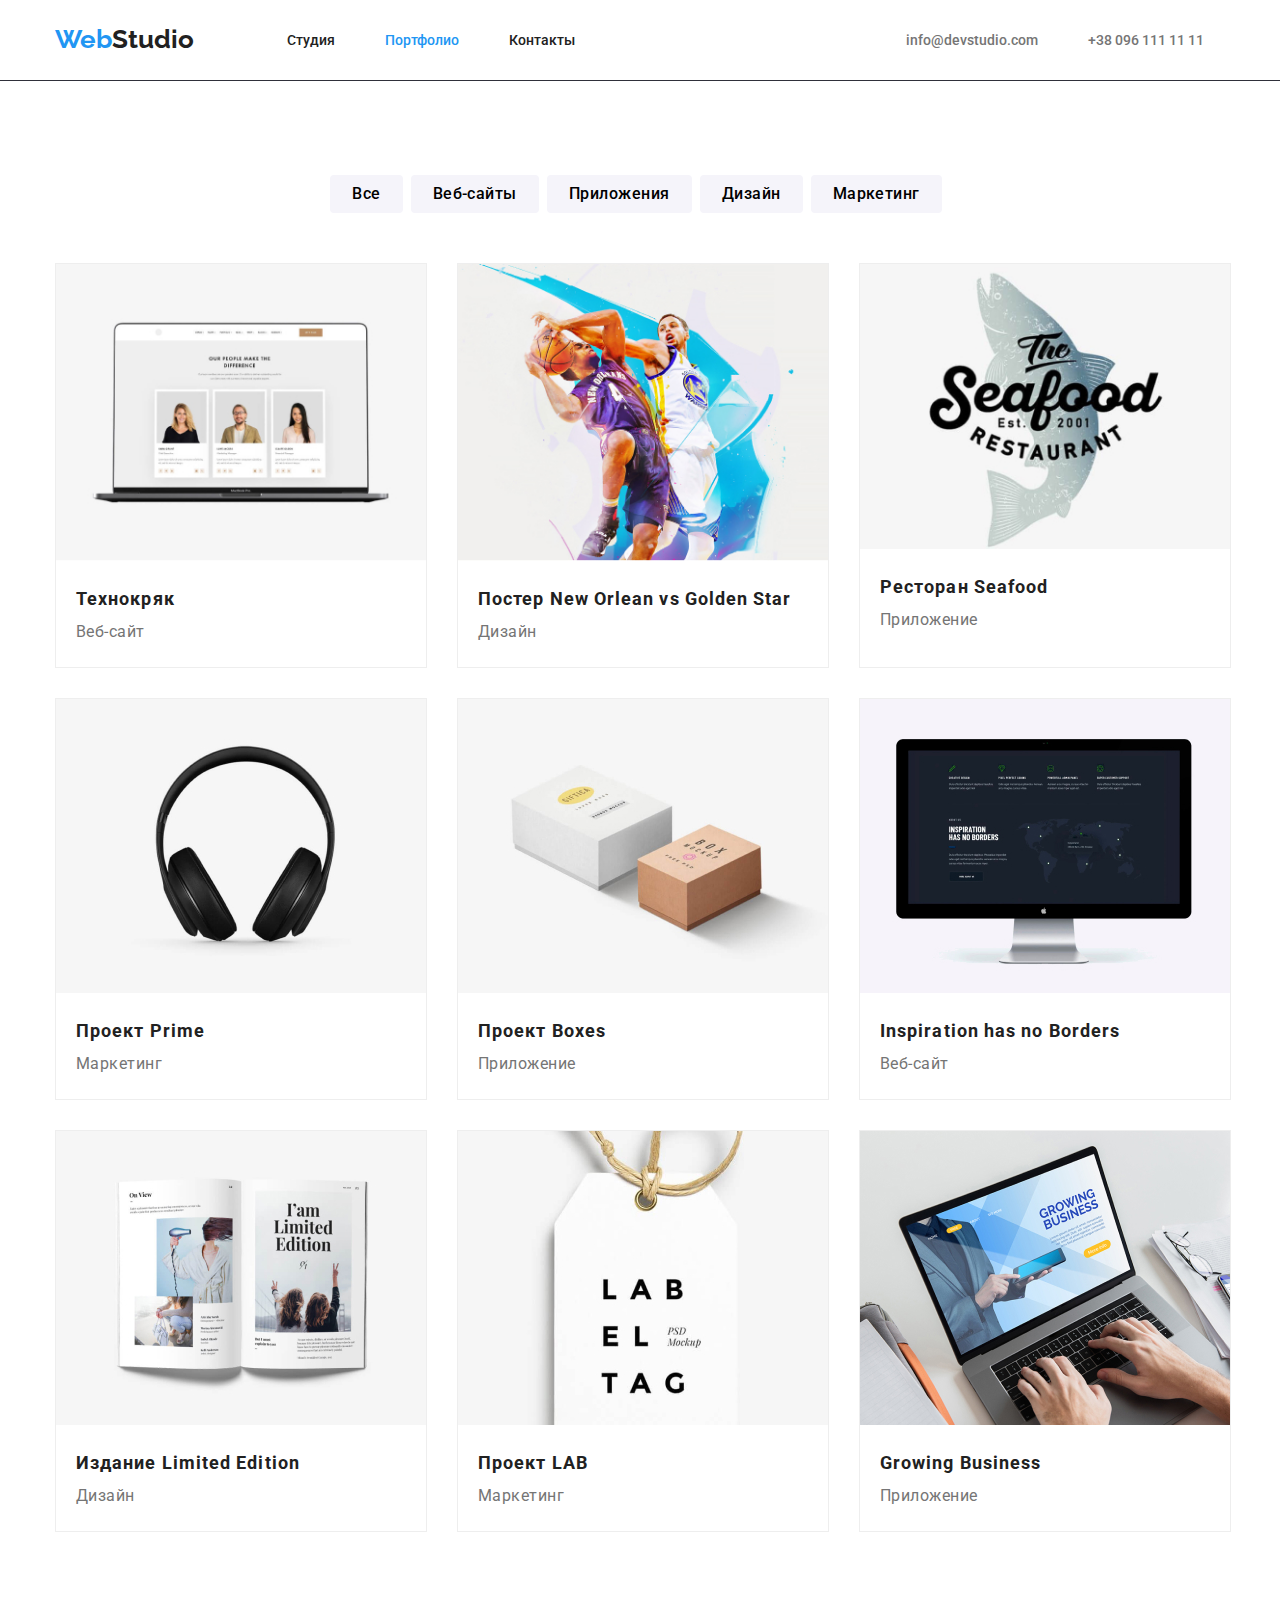
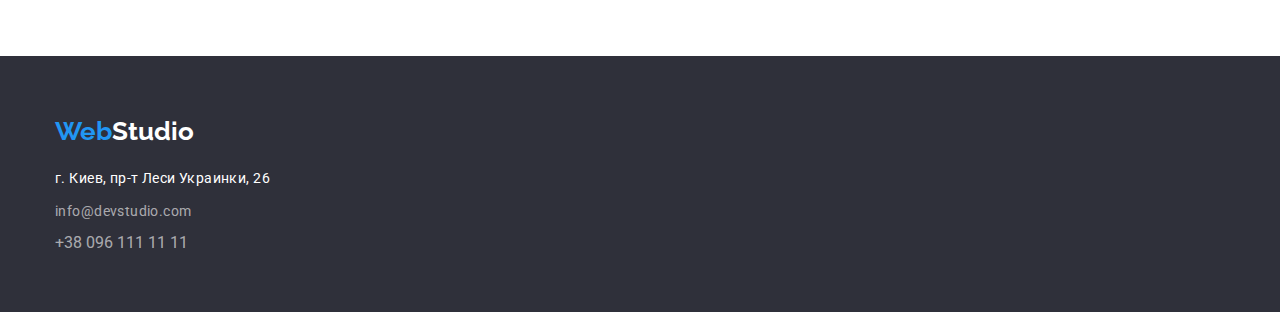
==== portfolio.html @ 002704f6 "Копирует репозиторий 3-й дом зад" ====
<!DOCTYPE html>
<html lang="en">
<head>
    <meta charset="UTF-8">
    <meta name="viewport" content="width=device-width, initial-scale=1.0">
    <title>Portfolio</title>
    <link rel="preconnect" href="https://fonts.gstatic.com">
    <link href="https://fonts.googleapis.com/css2?family=Raleway:wght@700&family=Roboto:wght@400;500;700;900&display=swap"
        rel="stylesheet">
    <link rel="stylesheet" href="./css/styles.css">
</head>
<body>
    <!--Header-->
    <header>
        <div class="container">
        <nav class="header-nav">
            <a class="header-logo" href="/"><span class="logoWeb">Web</span><span
                class="header-logoStudio">Studio</span></a>
                <ul class="site-nav list">
                    <li><a href="" class="link"> Студия</a></li>
                    <li><a href="./portfolio.html" target="blank" class="link current"> Портфолио</a></li>
                    <li><a href="" class="link"> Контакты</a></li>
                </ul>
                <ul class="auth-nav">
                    <li><a href="mailto:info@devstudio.com" class="mail-link">info@devstudio.com</a></li>
                    <li><a href="tel:+380961111111" class="phone-link">+38 096 111 11 11</a></li>
                </ul>
            </nav>
            </div>
        </header>
        
    <main>
        <!-- Projects Section-->
        <section class="projects-section">
                <ul class="projects-section-navigation">
                    <li>
                        <button type="button" class="projects-btn current"> Все </button>
                    </li>
                    <li>
                        <button type="button" class="projects-btn"> Веб-сайты  </button>
                    </li>
                    <li>
                        <button type="button" class="projects-btn"> Приложения </button>
                    </li>
                    <li>
                        <button type="button" class="projects-btn"> Дизайн </button>
                    </li>
                    <li>
                        <button type="button" class="projects-btn"> Маркетинг </button>
                    </li>
                </ul>
            </div>
            <div class="container"> 
                <ul class="projects-blocks">
                    <li class="projects-works">
                        <img class="projects-cards"
                        src="./images/img.jpg" 
                        alt="An image of MacBook Pro laptop with main page website on a screen" 
                        width="370">
                        <div class="projects-title">
                            <h2 class="projects-section-name">Технокряк</h2>
                            <p class="projects-section-description">Веб-сайт</p>
                        </div>
                    </li>
                    
                    <li class="projects-works">
                        <img class="projects-cards" src="./images/img-2.jpg" 
                        alt="Poster of two basketball players New Orlean vs Golden Star in action" 
                        width="370">
                        <div class="projects-title">
                            <h2 class="projects-section-name">Постер New Orlean vs Golden Star</h2>
                            <p class="projects-section-description">Дизайн</p>
                        </div>
                    </li>
                    
                    <li class="projects-works">
                        <img class="projects-cards" src="./images/img-3.jpg" 
                        alt="The Seafood Restaurant Logo"
                        width="370">
                        <div class="projects-title">
                            <h2 class="projects-section-name">Ресторан Seafood</h2>
                            <p class="projects-section-description">Приложение</p>
                        </div>    
                    </li>
                    
                    <li class="projects-works">
                        <img class="projects-cards" src="./images/img-4.jpg" 
                        alt="An image of black headphones"
                        width="370">
                        <div class="projects-title">
                            <h2 class="projects-section-name">Проект Prime</h2>
                            <p class="projects-section-description">Маркетинг</p>
                        </div>    
                    </li>
                    
                    <li class="projects-works">
                        <img class="projects-cards" src="./images/img-5.jpg" 
                        alt="An image of two different-sized boxes"
                        width="370">
                        <div class="projects-title">
                            <h2 class="projects-section-name">Проект Boxes</h2>
                            <p class="projects-section-description">Приложение</p>
                        </div>    
                    </li>
                    
                    <li class="projects-works">
                        <img class="projects-cards" src="./images/img-6.jpg" 
                        alt="An Image of Mac computer with a website example on a screen"
                        width="370">
                        <div class="projects-title">
                            <h2 class="projects-section-name">Inspiration has no Borders</h2>
                            <p class="projects-section-description">Веб-сайт</p>
                        </div>    
                    </li>
                    
                    <li class="projects-works">
                        <img class="projects-cards" src="./images/img-7.jpg" 
                        alt="An open book with some photos of Limited Edition company"
                        width="370">
                        <div class="projects-title">
                            <h2 class="projects-section-name">Издание Limited Edition</h2>
                            <p class="projects-section-description">Дизайн</p>
                        </div>    
                    </li>
                    
                    <li class="projects-works">
                        <img class="projects-cards" src="./images/img-8.jpg" 
                        alt="Close up image of a tag with Label Tag inscription"
                        width="370">
                        <div class="projects-title">
                            <h2 class="projects-section-name">Проект LAB</h2>
                            <p class="projects-section-description">Маркетинг</p>
                        </div>    
                    </li>
                    
                    <li class="projects-works">
                        <img  class="projects-cards" src="./images/img-9.jpg" 
                        alt="Close up image of programer working on his desk office" width="370">
                        <div class="projects-title">
                            <h2 class="projects-section-name">Growing Business</h2>
                            <p class="projects-section-description">Приложение</p>
                    </div>
                    </li>
                </ul>
            </div>
            </section>
            
            <!--Footer section-->
        
        <footer>
            <div class="container">
                <div class="footer-borders">
                    <a class="footer-logo" href="/"> <span class="logoWeb">Web</span><span class="footer-logoStudio">Studio</span></a>
                    <address class="footer-address">
                        г. Киев, пр-т Леси Украинки, 26
                    </address>
                <ul> 
                    <li>
                        <a class="footer-email" href="mailto:info@devstudio.com">info@devstudio.com</a>
                        <a class="footer-phone" href="tel:+380961111111">+38 096 111 11 11</a>
                    </li>
                </ul>
                </div>
            </div>
        </footer>
    </main>
    </body>
---- css/styles.css ----
/* Цвет основного текста #757575 */
/* вторичный цвет текста #212121 */
/* белый #ffffff */
/* акцент #2196F3 */
/* основной цвет фона #E5E5E5 */
/* вторичный цвет фона #F5F4FA */
/* цвет фона header #ffffff */
/* цвет фона футера и баннера #2F303A */
/* цвет текста футера rgba(255, 255, 255, 0.6);*/

:root {
  --primary-text-color: #757575;
  --secondary-text-color: #212121;
  --white-color: #ffffff;
  --accent-color: #2196f3;
  --primary-background-color: #e5e5e5;
  --secondary-background-color: #f5f4fa;
  --banner-footer-background-color: #2f303a;
  --banner-text-color: rgba(255, 255, 255, 0.6);
}

ul {
  padding: 0;
  margin: 0;
  list-style-type: none;
}

h1,
h2,
h3,
p {
  margin: 0;
}

* {
  box-sizing: border-box;
}

body {
  font-family: "Raleway", sans-serif;
  font-family: "Roboto", sans-serif;
  background-color: var(--white-color);
  color: var(--primary-text-color);
  margin: 0;
}

.container {
  width: 1200px;
  padding-left: 15px;
  padding-right: 15px;
  margin-left: auto;
  margin-right: auto;
}

/*____________ Header_____________ */

header {
  border-bottom: 1px solid#2F303A;
  background-color: var(--white-color);
}

.header {
  display: flex;
  align-items: center;
  height: inherit;
}

.header-nav {
  display: flex;
  align-items: center;
}

/* ______________LOGO_________________ */

.header-logo,
.footer-logo {
  font-family: Raleway;
  font-weight: 700;
  font-size: 26px;
  line-height: 1.19;
  text-decoration: none;
}

.header-logo {
  padding-top: 24px;
  padding-bottom: 25px;
  margin-right: 93px;
}

.header-logo {
  background-color: var(--white-color);
}

.logoWeb {
  color: var(--accent-color);
}

.footer-logoStudio {
  color: var(--white-color);
}

.header-logoStudio {
  color: var(--secondary-text-color);
}

/* ____________Website Navigation___________ */

.site-nav a {
  color: var(--secondary-text-color);
  font-weight: 500;
  font-size: 14px;
  line-height: 1.14;
  text-decoration: none;
}

.site-nav .link:hover,
.site-nav .link:focus,
.site-nav .link.current {
  color: var(--accent-color);
}

.auth-nav .mail-link:hover,
.auth-nav .phone-link:hover {
  color: var(--accent-color);
}

.site-nav {
  display: flex;
}
.site-nav li:not(:last-child){
  margin-right: 50px;
}


/* ______________Header Email & Phone#_____________ */

.auth-nav a {
  color: var(--primary-text-color);
  font-weight: 500;
  font-size: 14px;
  line-height: 1.14;
  text-decoration: none;
}
.auth-nav {
  display: flex;
  align-items: center;
  margin-left: 331px;
}

.auth-nav li:last-child{
  margin-left: 50px;
}

.auth-nav a:focus {
  color: var(--accent-color);
}

.auth-nav .mail-link:hover {
  color: var(--accent-color);
}

.auth-nav .phone-link {
  color: var(--primary-text-color);
}

.auth-nav .mail-link:focus,
.auth-nav .phone-link:focus {
  color: var(--accent-color);
}


/* ______________Banner Section_____________*/

.banner {
  padding-top: 200px;
  padding-bottom: 200px;
  height: 600px;
  max-width: 1600px;
  background-color: var(--banner-footer-background-color);
  margin-left: auto;
  margin-right: auto;
}


.banner {
  background-color: var(--banner-footer-background-color);
}

.banner-title {
  font-weight: 900;
  font-size: 44px;
  line-height: 1.36;
  text-align: center;
  letter-spacing: 0.06em;
  text-transform: uppercase;
  color: var(--white-color);
  margin: 0 auto 30px;
}

.banner-button {
  font-family: Roboto;
  font-weight: 700;
  font-size: 16px;
  line-height: 1.87;
  text-align: center;
  letter-spacing: 0.06em;
  color: var(--white-color);
  background-color: var(--accent-color);
  text-decoration: none;
  width: 200px;
  height: 50px;
  display: flex;
  align-items: center;
  justify-content: center;
  cursor: pointer;
  box-shadow: 0px 4px 4px rgba(0, 0, 0, 0.15);
  border-radius: 4px;
  margin: 0 auto;
  padding-top: ;
}

.visually-hidden {
  position: absolute;
  width: 1px;
  height: 1px;
  margin: -1px;
  padding: 0;
  overflow: hidden;
  border: 0;
  clip: rect(0 0 0 0);
}


/*______________Specialties Section___________ */

.specials-section {
  padding-top: 94px;
  padding-bottom: 94px;
}

.specials-section,
.work-section {
  background-color: var(--white-color);
}
.specials-section-title {
  font-weight: 700;
  font-size: 14px;
  line-height: 1.14;
  letter-spacing: 0.03em;
  text-transform: uppercase;
  color: var(--secondary-text-color);
  margin-bottom: 10px;
}

.specials-text {
  width: 270px;
  color: var(--primary-text-color);
}

.specials-box {
  display: flex;
  align-items: center;
  
}

.specials-box li:not(:last-child) {
  margin-right: 30px;
}

.specials-section-text,
.footer-address,
.footer-email,
.footer {
  font-weight: 400;
  font-size: 14px;
  line-height: 1.71;
  letter-spacing: 0.03em;
}

/* ______________What do we do section___________ */

.work-section-title,
.team-section-title {
  font-weight: 700;
  font-size: 36px;
  line-height: 1.67;
  text-align: center;
  letter-spacing: 0.03em;
  color: var(--secondary-text-color);
}

.work-section-images {
  display: flex;
  justify-content: space-between;
  padding-top: 50px;
}

.work-section {
  padding-bottom: 94px;
}
/* ______________Our Team Section______________ */

.team-section {
  padding-top: 94px;
  padding-bottom: 94px;
  background-color: var(--secondary-background-color);
}

.team-box {
  display: flex;
  flex-wrap: wrap;
  margin-right: -30px;
}

.team-card {
  margin-right: 30px;
  background-color: #fff;
  box-shadow: 0px 1px 3px rgba(0, 0, 0, 0.12), 0px 1px 1px rgba(0, 0, 0, 0.14), 0px 2px 1px rgba(0, 0, 0, 0.2);
  border-radius: 0px 0px 4px 4px; 
  flex-basis: calc(100% / 4 - 30px);
} 

.team-card:last-child {
  margin-bottom: 0;
}

.team-description h3{
  font-weight: 500;
  color: var(--secondary-text-color);
  padding-bottom: 10px;
  margin-top: 30px;
}

.team-description p {
  font-weight: 400;
  color: var(--primary-text-color);
}

.team-section-title {
  margin-bottom: 50px;
}

.team-description {
  background-color: var(--white-color);
  font-size: 16px;
  line-height: 1.19;
  letter-spacing: 0.03em;
  max-width: 100%;
  align-items: center;
  text-align: center;
  padding-bottom: 30px;
}

/* _____________Footer section____________*/

footer {
  background-color: var(--banner-footer-background-color);
  padding-top: 60px;
  padding-bottom: 60px;
}


.footer-borders .footer-address {
  color: var(--white-color);
  font-style: normal;
  margin-top: 20px;
}

.footer-borders .footer-email, 
.footer-borders .footer-phone {
  text-decoration: none;
  color: var(--banner-text-color);
  display: flex;
  flex-direction: column;
  margin-top: 9px;
}

/* ______!!!!________Портфолио_____!!!!_____Projects Section________ */

.project-section {
  padding-top: 94px;
  border: 1px solid #ECECEC;
}

.projects-btn {
  font-weight: 500;
  font-family: Roboto;
  font-size: 16px;
  line-height: 1.62;
  letter-spacing: 0.03em;
  background-color: var(--secondary-background-color);
}

.projects-btn:focus,
.projects-btn:hover {
  color: var(--white-color);
  background-color: var(--accent-color);
}

.projects-section-name {
  font-weight: 700;
  font-size: 18px;
  line-height: 2;
  letter-spacing: 0.06em;
  color: var(--secondary-text-color);
}
.projects-section-description {
  font-weight: 400;
  font-size: 16px;
  line-height: 1.87;
  letter-spacing: 0.03em;
  color: var(--primary-text-color);
}

.projects-section-name,
.projects-section-description {
  background-color: var(--white-color);
}

.projects-section-navigation {
  display: flex;
  justify-content: center;
  padding-top: 94px;
  margin-bottom: 50px;
}

.projects-btn {
  padding: 6px 22px 6px 22px;
  border:none;
  display: inline-block;
  font-weight: 500;
  font-size: 16px;
  line-height: 1.62;
  letter-spacing: 0.03em;
  background: #F5F4FA;
  display: flex;
  align-items: center;
  justify-content: center;
  background: #F5F4FA;
  cursor: pointer;
  border-radius: 4px;
  margin-right: 8px;
}

/* ______________Icons____________ */

.ptojects-section {
  display: flex;
  flex-wrap: wrap;
}

.projects-cards {
  display:block;
}

.projects-blocks {
  display: flex;
  flex-wrap: wrap;
  margin-right: -30px;
  margin-bottom: 30px;
  margin-bottom: 94px;
  flex-basis: calc(100%/9 - 30px);
}

.projects-works {
  margin-right: 30px;
  margin-bottom: 30px;
  border: 1px solid #EEEEEE;
}
.projects-works:nth-child(3),
.projects-works:nth-child(6),
.projects-works:nth-child(9)  {
  margin-right: 0px;
}

.projects-title {
  padding: 20px;
  background-color: var(--white-color);
}
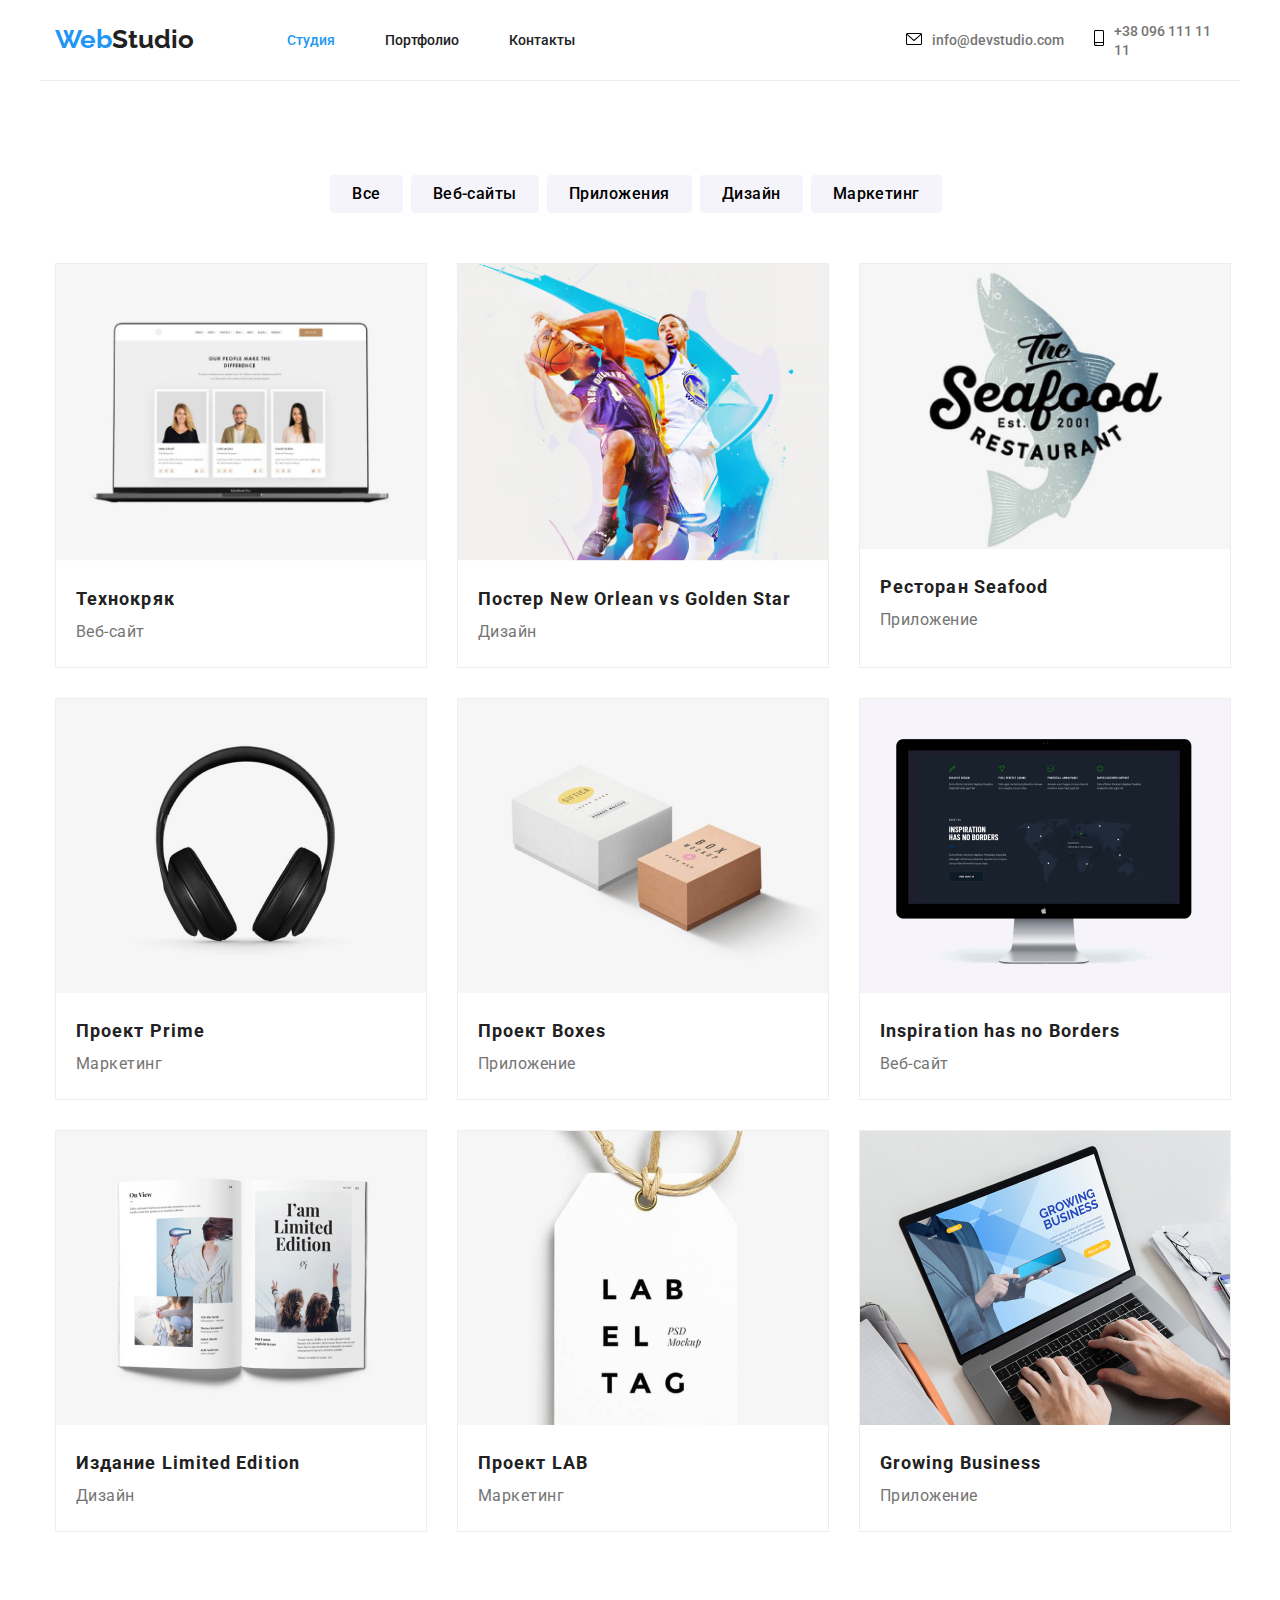
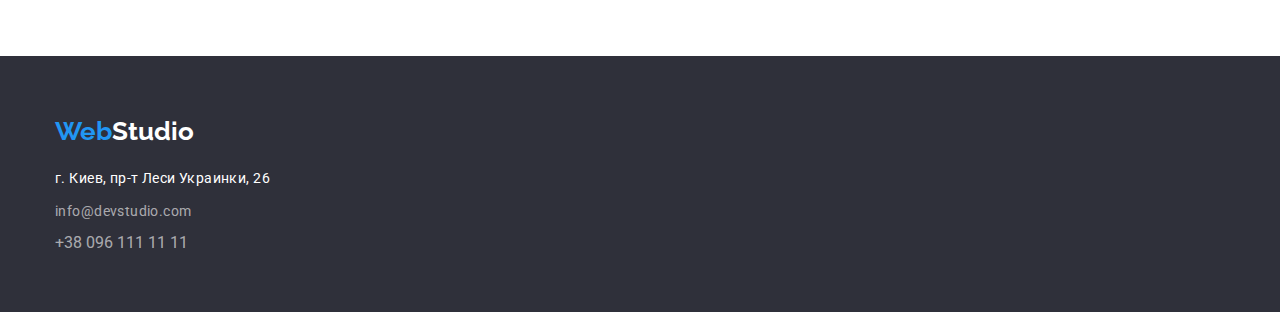
==== commit 9dbeef87: "----" ====
--- a/portfolio.html
+++ b/portfolio.html
@@ -8,26 +8,38 @@
     <link href="https://fonts.googleapis.com/css2?family=Raleway:wght@700&family=Roboto:wght@400;500;700;900&display=swap"
         rel="stylesheet">
     <link rel="stylesheet" href="./css/styles.css">
+    <link rel="stylesheet" href="./images/svg.images/sprite.svg">
 </head>
 <body>
-    <!--Header-->
-    <header>
-        <div class="container">
+    <!-- Header  --> 
+    <header class="container">
         <nav class="header-nav">
-            <a class="header-logo" href="/"><span class="logoWeb">Web</span><span
-                class="header-logoStudio">Studio</span></a>
+                <a class="header-logo"  href="/"><span class="logoWeb">Web</span><span class="header-logoStudio">Studio</span></a>
                 <ul class="site-nav list">
-                    <li><a href="" class="link"> Студия</a></li>
-                    <li><a href="./portfolio.html" target="blank" class="link current"> Портфолио</a></li>
+                    <li><a href="" class="link current"> Студия</a></li>
+                    <li><a href="./portfolio.html" target="blank" class="link"> Портфолио</a></li>
                     <li><a href="" class="link"> Контакты</a></li>
                 </ul>
                 <ul class="auth-nav">
+                    <li class="auth-nav-envelope">
+                        <svg class="envelope" width="16px" height="12px"> 
+                            <use href="./testSprite.svg#envelope"> </use>
+                        </svg>
+                    </li>
+
                     <li><a href="mailto:info@devstudio.com" class="mail-link">info@devstudio.com</a></li>
+                    
+                    <li>
+                        <svg class="smartphone" width="10px" height="16px">
+                            <use href="./testSprite.svg#smartphone"></use>
+                        </svg>
+                    </li>
+                    
                     <li><a href="tel:+380961111111" class="phone-link">+38 096 111 11 11</a></li>
+                    
                 </ul>
             </nav>
-            </div>
-        </header>
+    </header> 
         
     <main>
         <!-- Projects Section-->
--- a/css/styles.css
+++ b/css/styles.css
@@ -55,7 +55,7 @@
 /*____________ Header_____________ */
 
 header {
-  border-bottom: 1px solid#2F303A;
+  border-bottom: 1px solid #ECECEC;
   background-color: var(--white-color);
 }
 
@@ -69,6 +69,7 @@
   display: flex;
   align-items: center;
 }
+
 
 /* ______________LOGO_________________ */
 
@@ -119,11 +120,6 @@
   color: var(--accent-color);
 }
 
-.auth-nav .mail-link:hover,
-.auth-nav .phone-link:hover {
-  color: var(--accent-color);
-}
-
 .site-nav {
   display: flex;
 }
@@ -144,30 +140,42 @@
 .auth-nav {
   display: flex;
   align-items: center;
+  justify-content: center;
   margin-left: 331px;
 }
 
+.auth-nav-envelope {
+  margin-right: 10px;
+}
+
+  .auth-nav .mail-link{
+    margin-right: 30px;
+  }
+
 .auth-nav li:last-child{
-  margin-left: 50px;
+  margin-left: 10px;
 }
 
 .auth-nav a:focus {
   color: var(--accent-color);
 }
 
-.auth-nav .mail-link:hover {
+.auth-nav .mail-link:hover,
+.auth-nav .phone-link:hover {
   color: var(--accent-color);
-}
-
-.auth-nav .phone-link {
-  color: var(--primary-text-color);
-}
-
-.auth-nav .mail-link:focus,
-.auth-nav .phone-link:focus {
-  color: var(--accent-color);
-}
-
+  cursor: pointer;
+}
+
+.auth-nav .svg::before {
+  content: "";
+  fill: var(--primary-text-color);
+}
+
+.auth-nav svg:hover::after {
+  content: "";
+  fill: var(--accent-color);
+  cursor: pointer;
+}
 
 /* ______________Banner Section_____________*/
 
@@ -176,14 +184,9 @@
   padding-bottom: 200px;
   height: 600px;
   max-width: 1600px;
-  background-color: var(--banner-footer-background-color);
   margin-left: auto;
   margin-right: auto;
-}
-
-
-.banner {
-  background-color: var(--banner-footer-background-color);
+  background-image: linear-gradient(to right, rgba(0, 0, 0, 0.4),rgba(47, 48, 58, 0.4)), url(../images/banner.jpg), url(../images/Bg.jpg);
 }
 
 .banner-title {
@@ -216,7 +219,7 @@
   box-shadow: 0px 4px 4px rgba(0, 0, 0, 0.15);
   border-radius: 4px;
   margin: 0 auto;
-  padding-top: ;
+  
 }
 
 .visually-hidden {
@@ -257,6 +260,33 @@
   color: var(--primary-text-color);
 }
 
+.specials-text::before {
+  display: block;
+  content: "";
+  height: 120px;
+  border-radius: 4px;
+  background: #F5F4FA;
+  background-repeat: no-repeat;
+  background-position: center;
+  margin-bottom: 30px;
+}
+
+.icon-antenna::before {
+  background-image: url(../images/svg.images/antenna\ 1.svg);
+}
+
+.icon-clock::before {
+  background-image: url(../images/svg.images/clock.svg);
+}
+
+.icon-diagram::before {
+  background-image: url(../images/svg.images/diagram.svg);
+}
+
+.icon-astronaut::before {
+  background-image: url(../images/svg.images/astronaut.svg);
+}
+
 .specials-box {
   display: flex;
   align-items: center;
@@ -302,27 +332,29 @@
 
 .team-section {
   padding-top: 94px;
-  padding-bottom: 94px;
+  max-width: 1600px;
+  height: 708px;
   background-color: var(--secondary-background-color);
-}
-
-.team-box {
-  display: flex;
-  flex-wrap: wrap;
-  margin-right: -30px;
+  
 }
 
 .team-card {
+  display: block;
   margin-right: 30px;
   background-color: #fff;
   box-shadow: 0px 1px 3px rgba(0, 0, 0, 0.12), 0px 1px 1px rgba(0, 0, 0, 0.14), 0px 2px 1px rgba(0, 0, 0, 0.2);
   border-radius: 0px 0px 4px 4px; 
-  flex-basis: calc(100% / 4 - 30px);
 } 
 
 .team-card:last-child {
-  margin-bottom: 0;
-}
+  margin-right: 0;
+}
+
+.team-box {
+  display: flex;
+  align-items: center;
+}
+
 
 .team-description h3{
   font-weight: 500;
@@ -348,12 +380,121 @@
   max-width: 100%;
   align-items: center;
   text-align: center;
-  padding-bottom: 30px;
+}
+
+
+/* _____________Team Social Links__________ */
+
+.team-social {
+  display: flex;
+  justify-content: center;
+  padding-top: 16px;
+  margin-bottom: 30px;
+}
+.team-links {
+  display: block;
+  content: "";
+  justify-content: center;
+  height: 44px;
+  width: 44px;
+  color: #AFB1B8;
+}
+
+.icon-media {
+  display: block;
+  content: "";
+  justify-content: center;  
+}
+
+.icon-media:not(:last-child) {
+  margin-right: 0px;
+}
+
+.icon-media {
+  fill: var(--secondary-background-color);
+}
+
+.team-links:hover {
+  fill: var(--accent-color);
+  border-radius: 50%;
+}
+
+
+
+
+/* _____________Clients Section____________ */
+
+.clients-section {
+  padding-top: 94px;
+  padding-bottom: 94px;
+}
+
+.clients-title {
+  font-weight: 700;
+  font-size: 36px;
+  line-height: 1.67;
+  text-align: center;
+  letter-spacing: 0.03em;
+  color: var(--secondary-text-color);
+  margin-bottom: 50px;
+}
+
+.clients-company {
+  display: flex;
+  justify-content: center;
+}
+
+.clients-example::before {
+  display: block;
+  content: "";
+  height: 90px;
+  width: 170px;
+  margin-right: 30px;
+  border: 1px solid #AFB1B8;
+  border-radius: 4px;
+  background-size: contain;
+  background: var(--white-color);
+  background-repeat: no-repeat;
+  background-position: center;
+}
+
+.clients-example:hover::before {
+  border: 1px solid var(--accent-color);
+  cursor: pointer;
+}
+
+.icon-yaAndCo:hover::before{
+  fill: var(--accent-color);
+}
+
+.icon-yaAndCo::before {
+  background-image: url(../images/svg.images/ya.svg)
+}
+
+.icon-tagline-here::before {
+  background-image: url(../images/svg.images/tag-line.svg)
+}
+
+.icon-company-leaf::before {
+  background-image: url(../images/svg.images/leaf.svg)
+}
+
+.icon-foster-peters::before {
+  background-image: url(../images/svg.images/foster.svg)
+}
+
+.icon-brand::before {
+  background-image: url(../images/svg.images/brand.svg)
+}
+
+.icon-tag-line::before {
+  background-image: url(../images/svg.images/tagline.svg)
 }
 
 /* _____________Footer section____________*/
 
 footer {
+  display: flex;
   background-color: var(--banner-footer-background-color);
   padding-top: 60px;
   padding-bottom: 60px;
@@ -374,6 +515,19 @@
   flex-direction: column;
   margin-top: 9px;
 }
+
+.footer-info {
+  display:flex;
+  justify-content: center;
+}
+.footer-media::before {
+  display: block;
+  content: "";
+
+}
+
+
+
 
 /* ______!!!!________Портфолио_____!!!!_____Projects Section________ */
 
@@ -457,8 +611,7 @@
   display: flex;
   flex-wrap: wrap;
   margin-right: -30px;
-  margin-bottom: 30px;
-  margin-bottom: 94px;
+  padding-bottom: 94px;
   flex-basis: calc(100%/9 - 30px);
 }
 
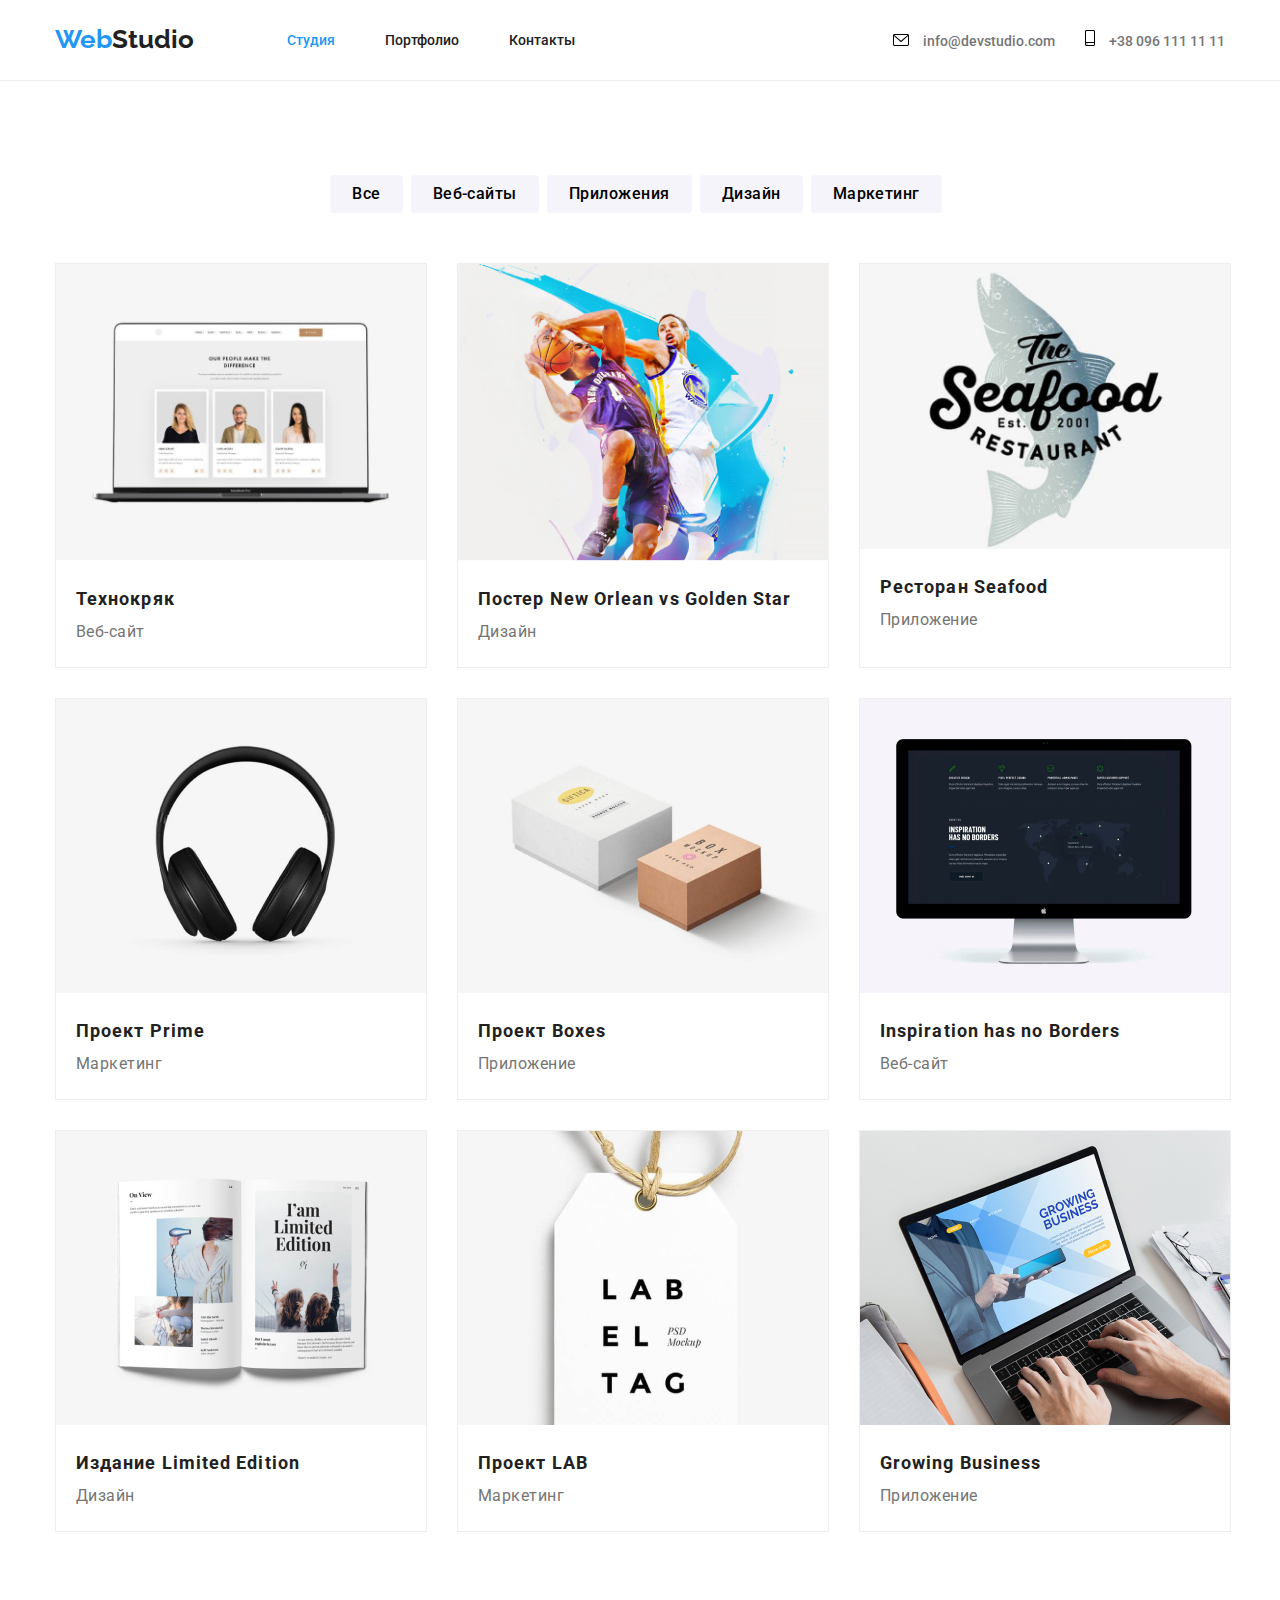
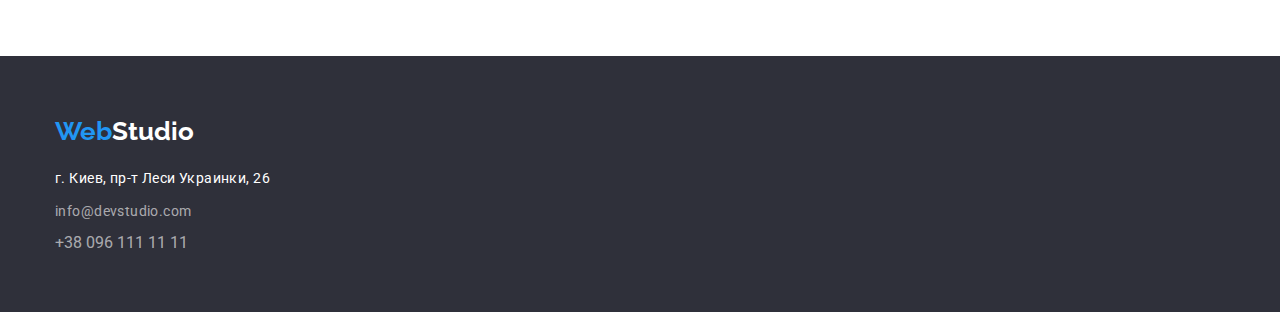
==== commit 26723845: "00000" ====
--- a/portfolio.html
+++ b/portfolio.html
@@ -3,43 +3,44 @@
 <head>
     <meta charset="UTF-8">
     <meta name="viewport" content="width=device-width, initial-scale=1.0">
-    <title>Portfolio</title>
+    <title>WebStudio</title>
     <link rel="preconnect" href="https://fonts.gstatic.com">
     <link href="https://fonts.googleapis.com/css2?family=Raleway:wght@700&family=Roboto:wght@400;500;700;900&display=swap"
         rel="stylesheet">
     <link rel="stylesheet" href="./css/styles.css">
     <link rel="stylesheet" href="./images/svg.images/sprite.svg">
 </head>
+
 <body>
     <!-- Header  --> 
-    <header class="container">
-        <nav class="header-nav">
-                <a class="header-logo"  href="/"><span class="logoWeb">Web</span><span class="header-logoStudio">Studio</span></a>
-                <ul class="site-nav list">
-                    <li><a href="" class="link current"> Студия</a></li>
-                    <li><a href="./portfolio.html" target="blank" class="link"> Портфолио</a></li>
-                    <li><a href="" class="link"> Контакты</a></li>
-                </ul>
-                <ul class="auth-nav">
-                    <li class="auth-nav-envelope">
-                        <svg class="envelope" width="16px" height="12px"> 
-                            <use href="./testSprite.svg#envelope"> </use>
-                        </svg>
-                    </li>
-
-                    <li><a href="mailto:info@devstudio.com" class="mail-link">info@devstudio.com</a></li>
-                    
-                    <li>
-                        <svg class="smartphone" width="10px" height="16px">
-                            <use href="./testSprite.svg#smartphone"></use>
-                        </svg>
-                    </li>
-                    
-                    <li><a href="tel:+380961111111" class="phone-link">+38 096 111 11 11</a></li>
-                    
-                </ul>
-            </nav>
-    </header> 
+        <header>
+            <div class="container">   
+                <nav class="header-nav">
+                    <a class="header-logo"  href="/"><span class="logoWeb">Web</span><span class="header-logoStudio">Studio</span></a>
+                    <ul class="site-nav list">
+                        <li><a href="" class="link current"> Студия</a></li>
+                        <li><a href="./portfolio.html" target="blank" class="link"> Портфолио</a></li>
+                        <li><a href="" class="link"> Контакты</a></li>
+                    </ul>
+                    <ul class="auth-nav">
+                        <li class="auth-nav-envelope">
+                            <svg class="envelope" width="16px" height="12px"> 
+                                <use href="./testSprite.svg#envelope"> </use>
+                            </svg>
+                            
+                            <a href="mailto:info@devstudio.com" class="mail-link">info@devstudio.com</a></>
+                        </li>
+                        <li class="auth-nav-smartphone">     
+                            <svg class="smartphone" width="10px" height="16px">
+                                <use href="./testSprite.svg#smartphone"></use>
+                            </svg>
+                            <a href="tel:+380961111111" class="phone-link">+38 096 111 11 11</a>
+                        </li>
+                        
+                    </ul>
+                </nav>
+            </div>
+        </header> 
         
     <main>
         <!-- Projects Section-->
--- a/css/styles.css
+++ b/css/styles.css
@@ -139,41 +139,30 @@
 }
 .auth-nav {
   display: flex;
-  align-items: center;
-  justify-content: center;
-  margin-left: 331px;
-}
-
-.auth-nav-envelope {
-  margin-right: 10px;
-}
-
-  .auth-nav .mail-link{
-    margin-right: 30px;
-  }
-
-.auth-nav li:last-child{
+  align-items: baseline;
+  justify-content: center;
+  margin-left: auto;
+}
+
+.mail-link,
+.phone-link {
   margin-left: 10px;
 }
 
-.auth-nav a:focus {
+.auth-nav .mail-link{
+  margin-right: 30px;
+}
+
+.auth-nav-envelope a:hover,
+.auth-nav-smartphone a:hover {
   color: var(--accent-color);
 }
 
-.auth-nav .mail-link:hover,
-.auth-nav .phone-link:hover {
+
+.auth-nav li:hover,
+.auth-nav li:focus {
+  fill: var(--accent-color);
   color: var(--accent-color);
-  cursor: pointer;
-}
-
-.auth-nav .svg::before {
-  content: "";
-  fill: var(--primary-text-color);
-}
-
-.auth-nav svg:hover::after {
-  content: "";
-  fill: var(--accent-color);
   cursor: pointer;
 }
 
@@ -332,7 +321,7 @@
 
 .team-section {
   padding-top: 94px;
-  max-width: 1600px;
+  max-width: auto;
   height: 708px;
   background-color: var(--secondary-background-color);
   
@@ -387,39 +376,46 @@
 
 .team-social {
   display: flex;
-  justify-content: center;
+  content: "";
+  justify-content: center;
+  align-items: center;
   padding-top: 16px;
   margin-bottom: 30px;
 }
-.team-links {
-  display: block;
-  content: "";
-  justify-content: center;
+.team-social-box {
   height: 44px;
   width: 44px;
-  color: #AFB1B8;
-}
-
-.icon-media {
-  display: block;
+  padding: 0px;
+  margin-left: 10px;   
+} 
+
+.team-social-links {
+  display: flex; 
   content: "";
-  justify-content: center;  
-}
-
-.icon-media:not(:last-child) {
-  margin-right: 0px;
-}
-
-.icon-media {
-  fill: var(--secondary-background-color);
-}
-
-.team-links:hover {
-  fill: var(--accent-color);
+  justify-content: center;
+  align-items: center;
+  width: 100%;
+  height: 100%;
+  border:none;
+  fill: #AFB1B8;
+}
+
+.team-icon {
+  width: 100%;
+  height: 100%;
   border-radius: 50%;
-}
-
-
+  }
+
+.team-icon:hover,
+.team-icon:focus {
+  fill: var(--white-color);  
+  background-color: var(--accent-color);
+}
+
+.team-icon:hover::after {
+  fill: var(--white-color);
+  background-color: var(--accent-color);
+}
 
 
 /* _____________Clients Section____________ */
@@ -442,53 +438,32 @@
 .clients-company {
   display: flex;
   justify-content: center;
-}
-
-.clients-example::before {
-  display: block;
-  content: "";
+  
+}
+
+.clients-example {
   height: 90px;
   width: 170px;
   margin-right: 30px;
   border: 1px solid #AFB1B8;
   border-radius: 4px;
-  background-size: contain;
-  background: var(--white-color);
-  background-repeat: no-repeat;
-  background-position: center;
-}
-
-.clients-example:hover::before {
-  border: 1px solid var(--accent-color);
+  fill:  #AFB1B8;
+}
+
+.clients-links {
+  display: flex;
+  content: " ";
+  justify-content: center;
+  align-items: center;
+  width:100%;
+  height:100%;
+}
+
+.clients-links.svg:hover,
+.clients-links.svg:focus {
+  content: " ";
+  fill: var(--accent-color);
   cursor: pointer;
-}
-
-.icon-yaAndCo:hover::before{
-  fill: var(--accent-color);
-}
-
-.icon-yaAndCo::before {
-  background-image: url(../images/svg.images/ya.svg)
-}
-
-.icon-tagline-here::before {
-  background-image: url(../images/svg.images/tag-line.svg)
-}
-
-.icon-company-leaf::before {
-  background-image: url(../images/svg.images/leaf.svg)
-}
-
-.icon-foster-peters::before {
-  background-image: url(../images/svg.images/foster.svg)
-}
-
-.icon-brand::before {
-  background-image: url(../images/svg.images/brand.svg)
-}
-
-.icon-tag-line::before {
-  background-image: url(../images/svg.images/tagline.svg)
 }
 
 /* _____________Footer section____________*/
@@ -508,7 +483,8 @@
 }
 
 .footer-borders .footer-email, 
-.footer-borders .footer-phone {
+.footer-borders .footer-phone,
+.footer-info {
   text-decoration: none;
   color: var(--banner-text-color);
   display: flex;
@@ -516,15 +492,7 @@
   margin-top: 9px;
 }
 
-.footer-info {
-  display:flex;
-  justify-content: center;
-}
-.footer-media::before {
-  display: block;
-  content: "";
-
-}
+
 
 
 
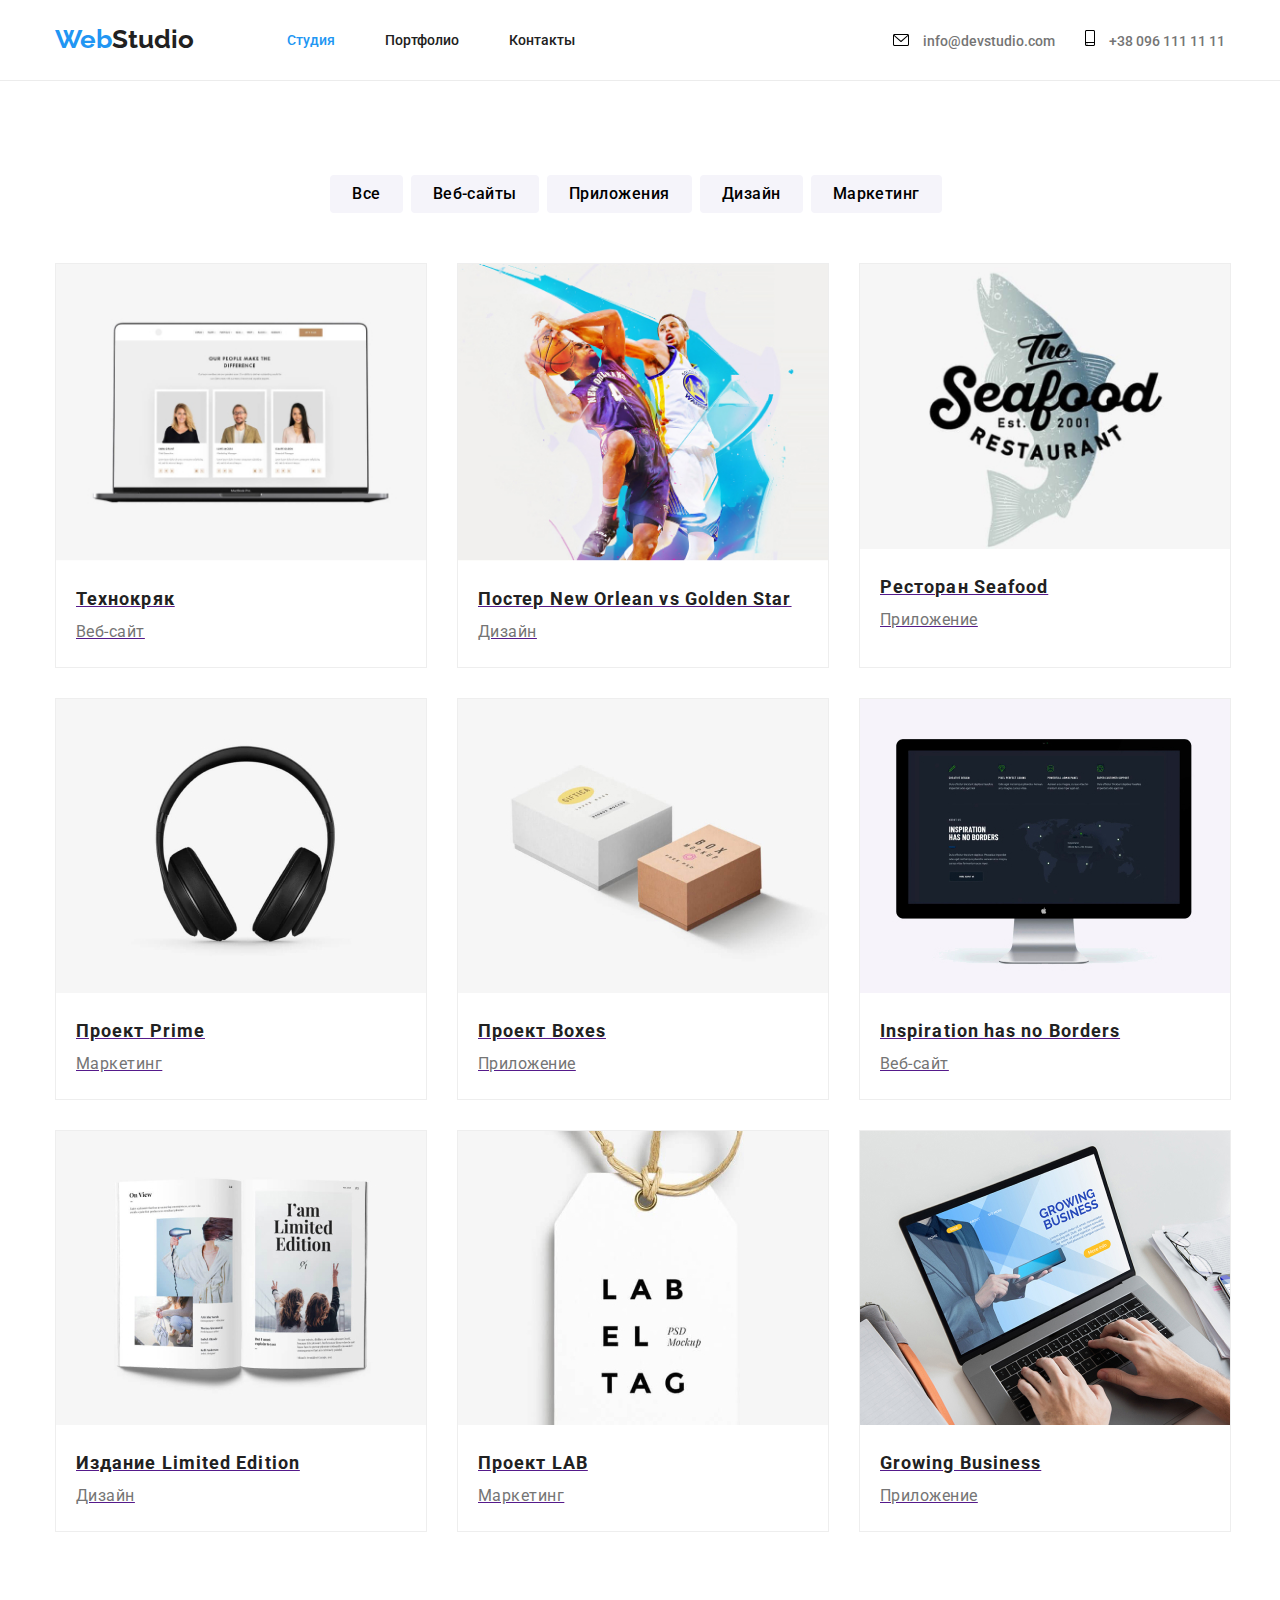
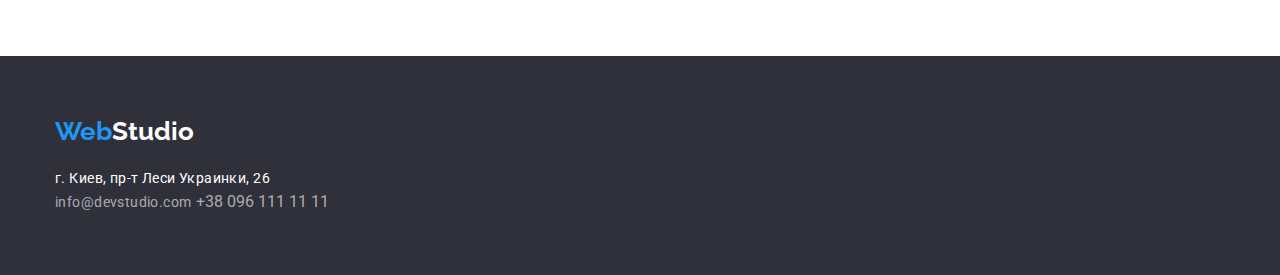
==== commit 20271942: "777" ====
--- a/portfolio.html
+++ b/portfolio.html
@@ -65,7 +65,9 @@
             </div>
             <div class="container"> 
                 <ul class="projects-blocks">
-                    <li class="projects-works">
+                    <li  class="projects-works">
+                        <a class="projects-works-link" href="">
+                            <div> 
                         <img class="projects-cards"
                         src="./images/img.jpg" 
                         alt="An image of MacBook Pro laptop with main page website on a screen" 
@@ -74,9 +76,12 @@
                             <h2 class="projects-section-name">Технокряк</h2>
                             <p class="projects-section-description">Веб-сайт</p>
                         </div>
-                    </li>
-                    
-                    <li class="projects-works">
+                        </a>
+                    </li>
+                    
+                    <li class="projects-works">
+                        <a class="projects-works-link" href="">
+                            <div> 
                         <img class="projects-cards" src="./images/img-2.jpg" 
                         alt="Poster of two basketball players New Orlean vs Golden Star in action" 
                         width="370">
@@ -84,75 +89,96 @@
                             <h2 class="projects-section-name">Постер New Orlean vs Golden Star</h2>
                             <p class="projects-section-description">Дизайн</p>
                         </div>
-                    </li>
-                    
-                    <li class="projects-works">
+                        </a>
+                    </li>
+                    
+                    <li class="projects-works">
+                        <a class="projects-works-link" href=""> 
                         <img class="projects-cards" src="./images/img-3.jpg" 
                         alt="The Seafood Restaurant Logo"
                         width="370">
                         <div class="projects-title">
                             <h2 class="projects-section-name">Ресторан Seafood</h2>
                             <p class="projects-section-description">Приложение</p>
-                        </div>    
-                    </li>
-                    
-                    <li class="projects-works">
+                        </div>
+                        </a>
+                    </li>
+                    
+                    <li class="projects-works">
+                        <a class="projects-works-link" href="">
+                            <div> 
                         <img class="projects-cards" src="./images/img-4.jpg" 
                         alt="An image of black headphones"
                         width="370">
                         <div class="projects-title">
                             <h2 class="projects-section-name">Проект Prime</h2>
                             <p class="projects-section-description">Маркетинг</p>
-                        </div>    
-                    </li>
-                    
-                    <li class="projects-works">
+                            </div>
+                        </a>
+                    </li>
+                    
+                    <li class="projects-works">
+                        <a class="projects-works-link" href=""> 
+                            <div> 
                         <img class="projects-cards" src="./images/img-5.jpg" 
                         alt="An image of two different-sized boxes"
                         width="370">
                         <div class="projects-title">
                             <h2 class="projects-section-name">Проект Boxes</h2>
                             <p class="projects-section-description">Приложение</p>
-                        </div>    
-                    </li>
-                    
-                    <li class="projects-works">
+                            </div>
+                        </a>
+                    </li>
+                    
+                    <li class="projects-works">
+                        <a class="projects-works-link" href=""> 
+                            <div> 
                         <img class="projects-cards" src="./images/img-6.jpg" 
                         alt="An Image of Mac computer with a website example on a screen"
                         width="370">
                         <div class="projects-title">
                             <h2 class="projects-section-name">Inspiration has no Borders</h2>
                             <p class="projects-section-description">Веб-сайт</p>
-                        </div>    
-                    </li>
-                    
-                    <li class="projects-works">
+                            </div>
+                        </a>
+                    </li>
+                    
+                    <li class="projects-works">
+                        <a class="projects-works-link" href=""> 
+                            <div> 
                         <img class="projects-cards" src="./images/img-7.jpg" 
                         alt="An open book with some photos of Limited Edition company"
                         width="370">
                         <div class="projects-title">
                             <h2 class="projects-section-name">Издание Limited Edition</h2>
                             <p class="projects-section-description">Дизайн</p>
-                        </div>    
-                    </li>
-                    
-                    <li class="projects-works">
+                            </div>
+                        </a>
+                    </li>
+                    
+                    <li class="projects-works">
+                        <a class="projects-works-link" href=""> 
+                            <div> 
                         <img class="projects-cards" src="./images/img-8.jpg" 
                         alt="Close up image of a tag with Label Tag inscription"
                         width="370">
                         <div class="projects-title">
                             <h2 class="projects-section-name">Проект LAB</h2>
                             <p class="projects-section-description">Маркетинг</p>
-                        </div>    
-                    </li>
-                    
-                    <li class="projects-works">
+                            </div>  
+                        </a>
+                        </li>
+                    
+                    <li class="projects-works">
+                        <a class="projects-works-link" href=""> 
+                            <div> 
                         <img  class="projects-cards" src="./images/img-9.jpg" 
                         alt="Close up image of programer working on his desk office" width="370">
                         <div class="projects-title">
                             <h2 class="projects-section-name">Growing Business</h2>
                             <p class="projects-section-description">Приложение</p>
-                    </div>
+                        </div>
+                        </a>
                     </li>
                 </ul>
             </div>
--- a/css/styles.css
+++ b/css/styles.css
@@ -391,7 +391,6 @@
 
 .team-social-links {
   display: flex; 
-  content: "";
   justify-content: center;
   align-items: center;
   width: 100%;
@@ -400,23 +399,15 @@
   fill: #AFB1B8;
 }
 
-.team-icon {
-  width: 100%;
-  height: 100%;
+
+
+.team-social-links:hover,
+.team-social-links:focus {
+  fill: var(--white-color); 
+  background-color: var(--accent-color);
   border-radius: 50%;
-  }
-
-.team-icon:hover,
-.team-icon:focus {
-  fill: var(--white-color);  
-  background-color: var(--accent-color);
-}
-
-.team-icon:hover::after {
-  fill: var(--white-color);
-  background-color: var(--accent-color);
-}
-
+  outline:none
+}
 
 /* _____________Clients Section____________ */
 
@@ -445,31 +436,35 @@
   height: 90px;
   width: 170px;
   margin-right: 30px;
-  border: 1px solid #AFB1B8;
+  border: 1px solid #AFB1B8
+}
+
+.clients-links {
+  display: flex;
+  justify-content: center;
+  align-items: center;
+  width:100%;
+  height:100%;
   border-radius: 4px;
   fill:  #AFB1B8;
 }
 
-.clients-links {
-  display: flex;
-  content: " ";
-  justify-content: center;
-  align-items: center;
-  width:100%;
-  height:100%;
-}
-
-.clients-links.svg:hover,
-.clients-links.svg:focus {
-  content: " ";
+.clients-links:hover,
+.clients-links:focus {
   fill: var(--accent-color);
   cursor: pointer;
-}
+  background-color: #fff;
+  border:none
+  
+}
+
+
 
 /* _____________Footer section____________*/
 
 footer {
   display: flex;
+  /* align-items: center; */
   background-color: var(--banner-footer-background-color);
   padding-top: 60px;
   padding-bottom: 60px;
@@ -483,16 +478,37 @@
 }
 
 .footer-borders .footer-email, 
-.footer-borders .footer-phone,
-.footer-info {
+.footer-borders .footer-phone {
   text-decoration: none;
   color: var(--banner-text-color);
-  display: flex;
-  flex-direction: column;
   margin-top: 9px;
 }
 
-
+.footer-info {
+  margin-left: 70px;
+  color: var(--white-color);
+  font-size: 14px;
+  line-height: 16px;
+  letter-spacing: 0.03em;
+  padding-top: 9px;
+}
+
+.footer-info h2{
+  margin-bottom: 20px;
+}
+
+.footer-social{
+  display: flex;
+  align-content: center;
+}
+
+.footer-media {
+  margin-right: 10px;
+}
+
+.footer-icon-media {
+  fill: var(--white-color)
+}
 
 
 
@@ -599,10 +615,14 @@
   background-color: var(--white-color);
 }
 
-
-
-
-
-
-
-
+.projects-works-link:hover,
+.projects-works-link:focus {
+  border: 1px solid #EEEEEE;
+  box-sizing: border-box;
+  box-shadow: 0px 1px 1px rgba(0, 0, 0, 0.12), 0px 4px 4px rgba(0, 0, 0, 0.06), 1px 4px 6px rgba(0, 0, 0, 0.16);
+}
+
+
+
+
+
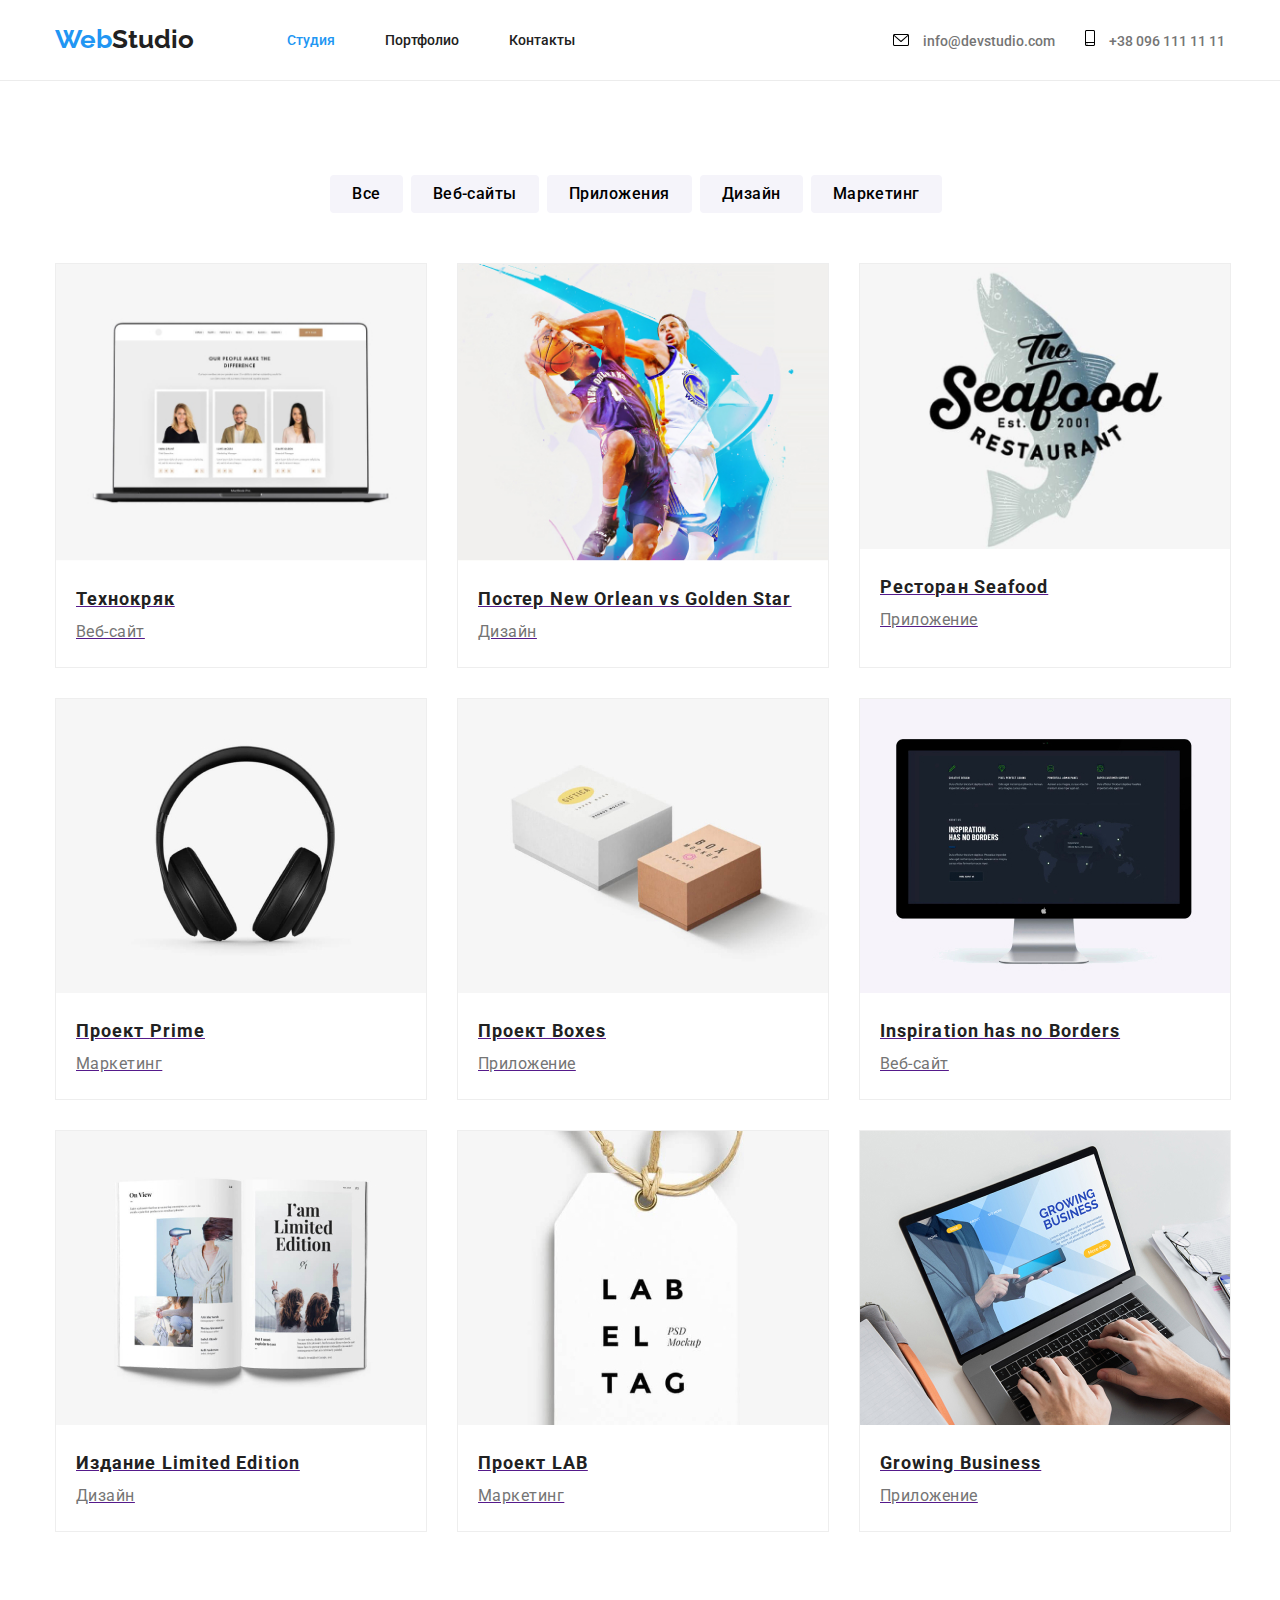
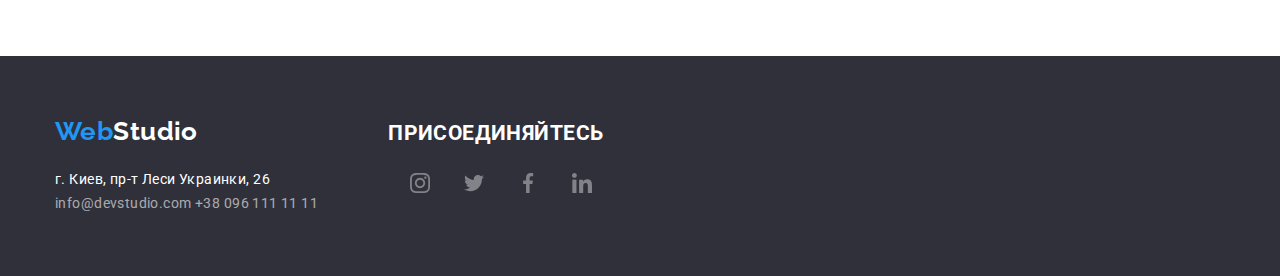
==== commit 4a180c01: "Добавляет поправки" ====
--- a/portfolio.html
+++ b/portfolio.html
@@ -67,7 +67,6 @@
                 <ul class="projects-blocks">
                     <li  class="projects-works">
                         <a class="projects-works-link" href="">
-                            <div> 
                         <img class="projects-cards"
                         src="./images/img.jpg" 
                         alt="An image of MacBook Pro laptop with main page website on a screen" 
@@ -81,7 +80,6 @@
                     
                     <li class="projects-works">
                         <a class="projects-works-link" href="">
-                            <div> 
                         <img class="projects-cards" src="./images/img-2.jpg" 
                         alt="Poster of two basketball players New Orlean vs Golden Star in action" 
                         width="370">
@@ -106,72 +104,66 @@
                     
                     <li class="projects-works">
                         <a class="projects-works-link" href="">
-                            <div> 
                         <img class="projects-cards" src="./images/img-4.jpg" 
                         alt="An image of black headphones"
                         width="370">
                         <div class="projects-title">
                             <h2 class="projects-section-name">Проект Prime</h2>
                             <p class="projects-section-description">Маркетинг</p>
-                            </div>
-                        </a>
-                    </li>
-                    
-                    <li class="projects-works">
-                        <a class="projects-works-link" href=""> 
-                            <div> 
+                        </div>
+                        </a>
+                    </li>
+                    
+                    <li class="projects-works">
+                        <a class="projects-works-link" href=""> 
                         <img class="projects-cards" src="./images/img-5.jpg" 
                         alt="An image of two different-sized boxes"
                         width="370">
                         <div class="projects-title">
                             <h2 class="projects-section-name">Проект Boxes</h2>
                             <p class="projects-section-description">Приложение</p>
-                            </div>
-                        </a>
-                    </li>
-                    
-                    <li class="projects-works">
-                        <a class="projects-works-link" href=""> 
-                            <div> 
+                        </div>
+                        </a>
+                    </li>
+                    
+                    <li class="projects-works">
+                        <a class="projects-works-link" href=""> 
                         <img class="projects-cards" src="./images/img-6.jpg" 
                         alt="An Image of Mac computer with a website example on a screen"
                         width="370">
                         <div class="projects-title">
                             <h2 class="projects-section-name">Inspiration has no Borders</h2>
                             <p class="projects-section-description">Веб-сайт</p>
-                            </div>
-                        </a>
-                    </li>
-                    
-                    <li class="projects-works">
-                        <a class="projects-works-link" href=""> 
-                            <div> 
+                        </div>
+                        </a>
+                    </li>
+                    
+                    <li class="projects-works">
+                        <a class="projects-works-link" href=""> 
                         <img class="projects-cards" src="./images/img-7.jpg" 
                         alt="An open book with some photos of Limited Edition company"
                         width="370">
                         <div class="projects-title">
                             <h2 class="projects-section-name">Издание Limited Edition</h2>
                             <p class="projects-section-description">Дизайн</p>
-                            </div>
-                        </a>
-                    </li>
-                    
-                    <li class="projects-works">
-                        <a class="projects-works-link" href=""> 
-                            <div> 
+                        </div>
+                        </a>
+                    </li>
+                    
+                    <li class="projects-works">
+                        <a class="projects-works-link" href="">  
                         <img class="projects-cards" src="./images/img-8.jpg" 
                         alt="Close up image of a tag with Label Tag inscription"
                         width="370">
                         <div class="projects-title">
                             <h2 class="projects-section-name">Проект LAB</h2>
                             <p class="projects-section-description">Маркетинг</p>
-                            </div>  
-                        </a>
-                        </li>
-                    
-                    <li class="projects-works">
-                        <a class="projects-works-link" href=""> 
-                            <div> 
+                        </div>  
+                        </a>
+                        </li>
+                    
+                    <li class="projects-works">
+                        <a class="projects-works-link" href=""> 
                         <img  class="projects-cards" src="./images/img-9.jpg" 
                         alt="Close up image of programer working on his desk office" width="370">
                         <div class="projects-title">
@@ -186,21 +178,58 @@
             
             <!--Footer section-->
         
-        <footer>
-            <div class="container">
-                <div class="footer-borders">
-                    <a class="footer-logo" href="/"> <span class="logoWeb">Web</span><span class="footer-logoStudio">Studio</span></a>
-                    <address class="footer-address">
-                        г. Киев, пр-т Леси Украинки, 26
-                    </address>
-                <ul> 
-                    <li>
-                        <a class="footer-email" href="mailto:info@devstudio.com">info@devstudio.com</a>
-                        <a class="footer-phone" href="tel:+380961111111">+38 096 111 11 11</a>
-                    </li>
-                </ul>
+            <footer>
+                <div class ="container footer">
+                    <div class="footer-borders">
+                        <a class="footer-logo" href="/"> <span class="logoWeb">Web</span><span class="footer-logoStudio">Studio</span></a>
+                        <address class="footer-address">
+                            г. Киев, пр-т Леси Украинки, 26
+                        </address>
+                    <ul> 
+                        <li>
+                            <a class="footer-email" href="mailto:info@devstudio.com">info@devstudio.com</a>
+                            <a class="footer-phone" href="tel:+380961111111">+38 096 111 11 11</a>
+                        </li>
+                    </ul>
+                    </div>
+                
+                    <div class="footer-info">
+                        <h2>ПРИСОЕДИНЯЙТЕСЬ</h2>
+                            <ul class="footer-social">
+                                <li class="footer-media">
+                                    <a class="footer-links" href="">
+                                        <svg class="footer-icon-media" width="20px" height="20px">
+                                            <use href="./testSprite.svg#Instagram"></use>
+                                        </svg>
+                                    </a>
+                                </li>
+    
+                            <li class="footer-media">
+                            <a class="footer-links" href="">
+                                <svg class="footer-icon-media" width="20px" height="20px">
+                                    <use href="./testSprite.svg#Twitter"></use>
+                                </svg>
+                            </a>
+                        </li>
+    
+                        <li class="footer-media">
+                            <a class="footer-links" href="">
+                                <svg class="footer-icon-media" width="20px" height="20px">
+                                    <use href="./testSprite.svg#Facebook"></use>
+                                </svg>
+                            </a>
+                        </li>
+    
+                        <li class="footer-media">
+                            <a class="footer-links" href="">
+                                <svg class="footer-icon-media" width="20px" height="20px">
+                                    <use href="./testSprite.svg#LinkedIn"></use>
+                                </svg>
+                            </a>
+                        </li>
+                        </ul>
+                    </div>  
                 </div>
-            </div>
-        </footer>
+            </footer>
     </main>
     </body>--- a/css/styles.css
+++ b/css/styles.css
@@ -376,7 +376,6 @@
 
 .team-social {
   display: flex;
-  content: "";
   justify-content: center;
   align-items: center;
   padding-top: 16px;
@@ -435,6 +434,7 @@
 .clients-example {
   height: 90px;
   width: 170px;
+  border-radius: 4px;
   margin-right: 30px;
   border: 1px solid #AFB1B8
 }
@@ -445,7 +445,6 @@
   align-items: center;
   width:100%;
   height:100%;
-  border-radius: 4px;
   fill:  #AFB1B8;
 }
 
@@ -457,6 +456,13 @@
   border:none
   
 }
+.clients-example:hover,
+.clients-example:focus{
+  fill: var(--accent-color);
+  cursor: pointer;
+  background-color: #fff;
+  border-color: var(--accent-color);
+}
 
 
 
@@ -464,12 +470,14 @@
 
 footer {
   display: flex;
-  /* align-items: center; */
   background-color: var(--banner-footer-background-color);
   padding-top: 60px;
   padding-bottom: 60px;
 }
 
+.container.footer{
+  display: flex;
+}
 
 .footer-borders .footer-address {
   color: var(--white-color);
@@ -499,18 +507,33 @@
 
 .footer-social{
   display: flex;
-  align-content: center;
+  align-items: baseline;
 }
 
 .footer-media {
-  margin-right: 10px;
-}
-
-.footer-icon-media {
-  fill: var(--white-color)
-}
-
-
+  height: 44px;
+  width: 44px;
+  padding: 0px;
+  margin-left: 10px;   
+}
+
+.footer-links {
+  display: flex; 
+  justify-content: center;
+  align-items: center;
+  width: 100%;
+  height: 100%;
+  border:none;
+  fill: rgba(255, 255, 255, 0.4);
+}
+
+.footer-links:hover,
+.footer-links:focus {
+  fill: var(--white-color); 
+  background-color: var(--accent-color);
+  border-radius: 50%;
+  outline:none
+}
 
 
 /* ______!!!!________Портфолио_____!!!!_____Projects Section________ */
@@ -578,6 +601,7 @@
   cursor: pointer;
   border-radius: 4px;
   margin-right: 8px;
+  outline:none;
 }
 
 /* ______________Icons____________ */
@@ -615,9 +639,13 @@
   background-color: var(--white-color);
 }
 
+.projects-works-link {
+  display: block;
+  outline:none;
+}
+
 .projects-works-link:hover,
 .projects-works-link:focus {
-  border: 1px solid #EEEEEE;
   box-sizing: border-box;
   box-shadow: 0px 1px 1px rgba(0, 0, 0, 0.12), 0px 4px 4px rgba(0, 0, 0, 0.06), 1px 4px 6px rgba(0, 0, 0, 0.16);
 }
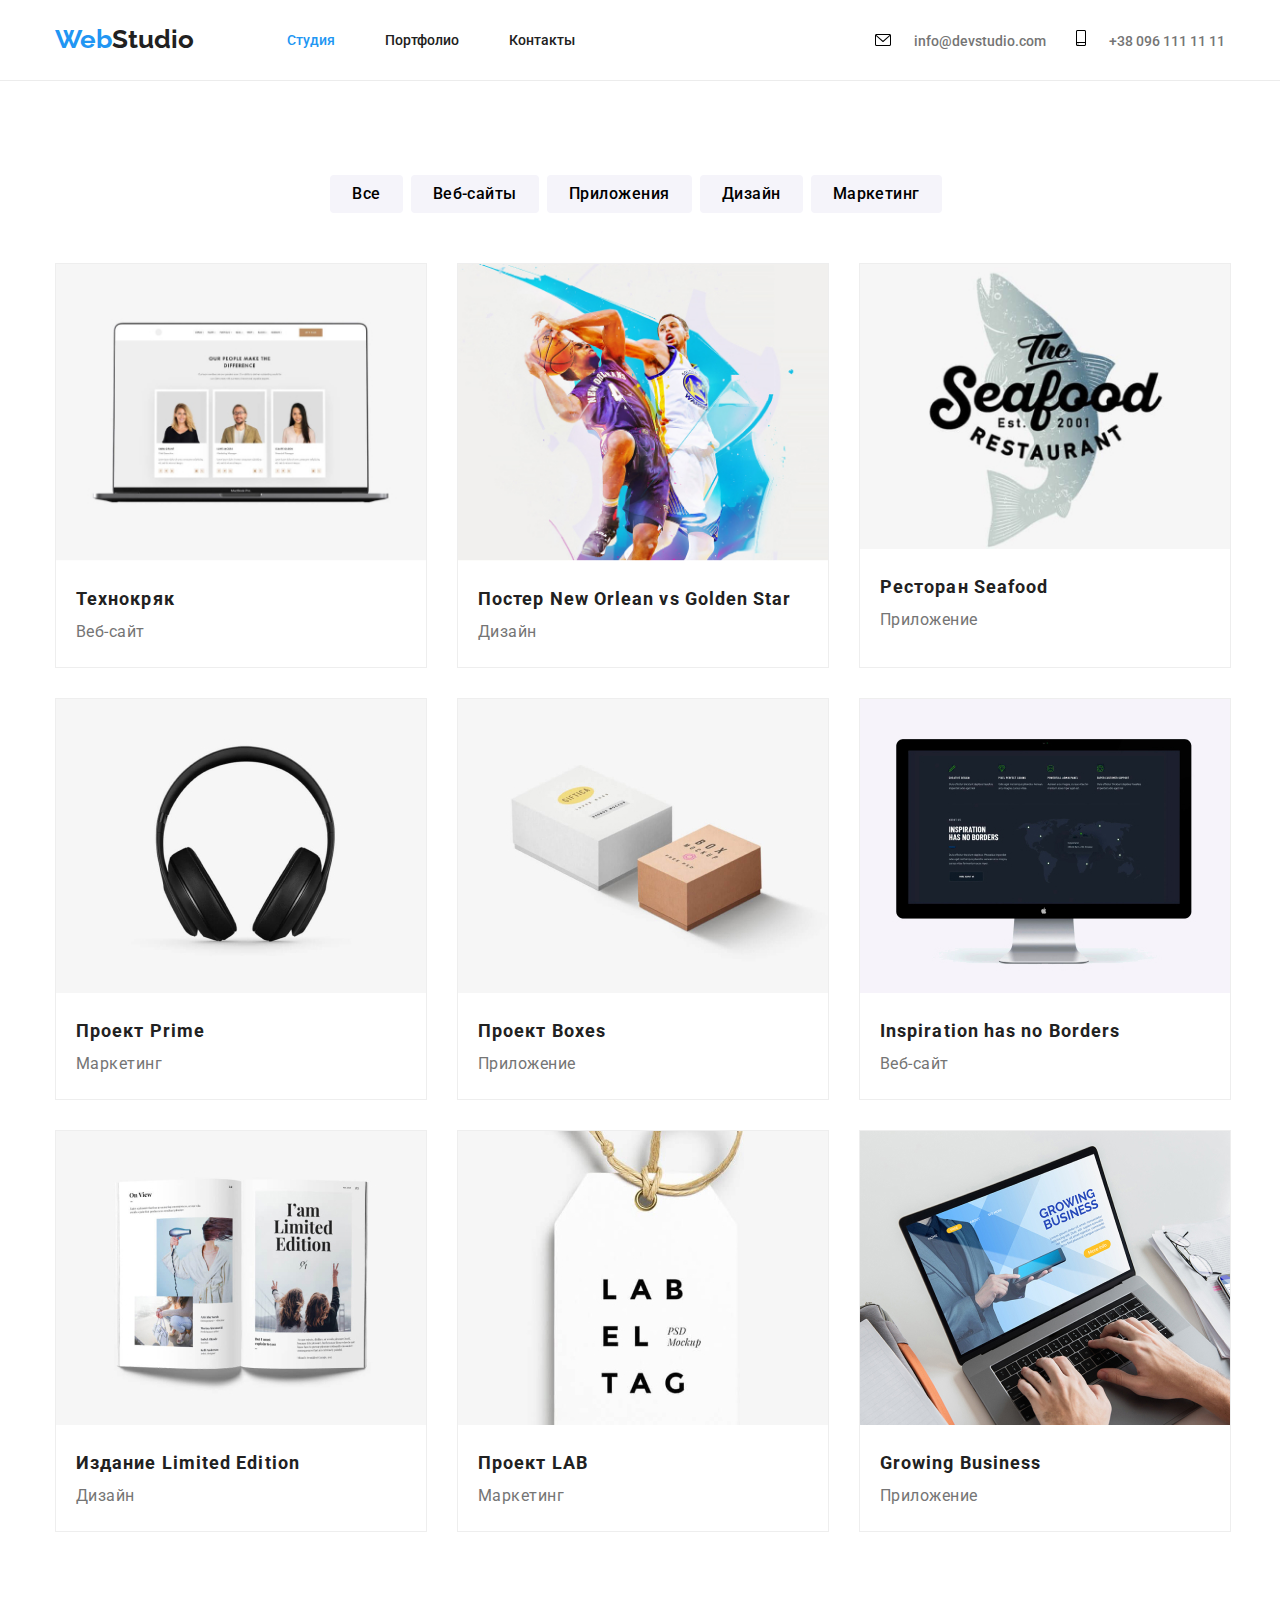
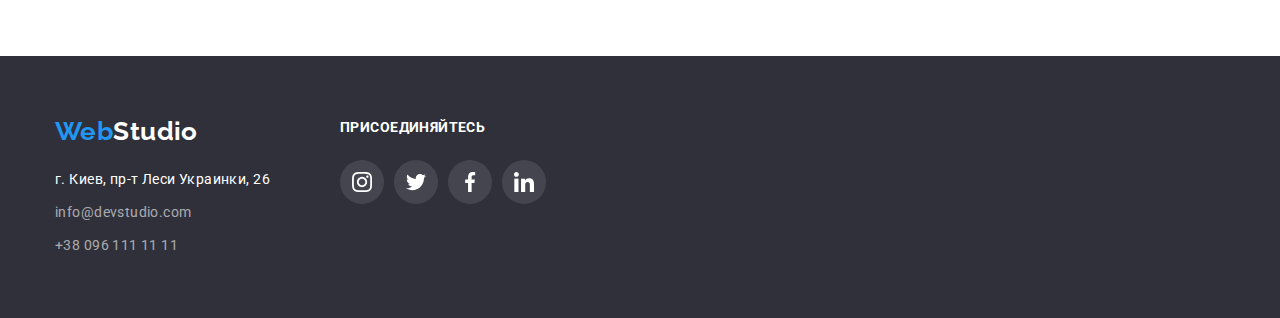
==== commit 964358ca: "Добавляет поправки" ====
--- a/portfolio.html
+++ b/portfolio.html
@@ -3,7 +3,7 @@
 <head>
     <meta charset="UTF-8">
     <meta name="viewport" content="width=device-width, initial-scale=1.0">
-    <title>WebStudio</title>
+    <title>Portfolio</title>
     <link rel="preconnect" href="https://fonts.gstatic.com">
     <link href="https://fonts.googleapis.com/css2?family=Raleway:wght@700&family=Roboto:wght@400;500;700;900&display=swap"
         rel="stylesheet">
@@ -13,34 +13,37 @@
 
 <body>
     <!-- Header  --> 
-        <header>
-            <div class="container">   
-                <nav class="header-nav">
-                    <a class="header-logo"  href="/"><span class="logoWeb">Web</span><span class="header-logoStudio">Studio</span></a>
-                    <ul class="site-nav list">
-                        <li><a href="" class="link current"> Студия</a></li>
-                        <li><a href="./portfolio.html" target="blank" class="link"> Портфолио</a></li>
-                        <li><a href="" class="link"> Контакты</a></li>
-                    </ul>
-                    <ul class="auth-nav">
-                        <li class="auth-nav-envelope">
-                            <svg class="envelope" width="16px" height="12px"> 
-                                <use href="./testSprite.svg#envelope"> </use>
-                            </svg>
-                            
-                            <a href="mailto:info@devstudio.com" class="mail-link">info@devstudio.com</a></>
-                        </li>
-                        <li class="auth-nav-smartphone">     
-                            <svg class="smartphone" width="10px" height="16px">
-                                <use href="./testSprite.svg#smartphone"></use>
-                            </svg>
-                            <a href="tel:+380961111111" class="phone-link">+38 096 111 11 11</a>
-                        </li>
-                        
-                    </ul>
-                </nav>
-            </div>
-        </header> 
+    <header>
+        <div class="container">   
+            <nav class="header-nav">
+                <a class="header-logo"  href="/"><span class="logoWeb">Web</span><span class="header-logoStudio">Studio</span></a>
+                <ul class="site-nav list">
+                    <li><a href="" class="link current"> Студия</a></li>
+                    <li><a href="./portfolio.html" target="blank" class="link"> Портфолио</a></li>
+                    <li><a href="" class="link"> Контакты</a></li>
+                </ul>
+                <ul class="auth-nav">
+                    <li class="auth-nav-envelope">
+                        <a href="">
+                        <svg class="envelope" width="16px" height="12px"> 
+                            <use href="./testSprite.svg#envelope"> </use>
+                        </svg>
+                        <a href="mailto:info@devstudio.com" class="mail-link">info@devstudio.com</a>
+                        </a>
+                    </li>
+                    <li class="auth-nav-smartphone">     
+                        <a href="">
+                        <svg class="smartphone" width="10px" height="16px">
+                            <use href="./testSprite.svg#smartphone"></use>
+                        </svg>
+                        <a href="tel:+380961111111" class="phone-link">+38 096 111 11 11</a>
+                        </a>
+                    </li>
+                    
+                </ul>
+            </nav>
+        </div>
+    </header> 
         
     <main>
         <!-- Projects Section-->
@@ -194,7 +197,7 @@
                     </div>
                 
                     <div class="footer-info">
-                        <h2>ПРИСОЕДИНЯЙТЕСЬ</h2>
+                        <b>ПРИСОЕДИНЯЙТЕСЬ</b>
                             <ul class="footer-social">
                                 <li class="footer-media">
                                     <a class="footer-links" href="">
--- a/css/styles.css
+++ b/css/styles.css
@@ -136,6 +136,7 @@
   font-size: 14px;
   line-height: 1.14;
   text-decoration: none;
+  
 }
 .auth-nav {
   display: flex;
@@ -156,14 +157,20 @@
 .auth-nav-envelope a:hover,
 .auth-nav-smartphone a:hover {
   color: var(--accent-color);
-}
-
-
-.auth-nav li:hover,
-.auth-nav li:focus {
   fill: var(--accent-color);
+}
+
+.auth-nav-envelope a:focus,
+.auth-nav-smartphone a:focus {
   color: var(--accent-color);
   cursor: pointer;
+  fill:var(--accent-color);
+  outline:none;
+}
+
+.auth-nav-envelope svg,
+.auth-nav-smartphone svg{
+  margin-right: 10px;
 }
 
 /* ______________Banner Section_____________*/
@@ -487,22 +494,22 @@
 
 .footer-borders .footer-email, 
 .footer-borders .footer-phone {
+  display: block;
   text-decoration: none;
   color: var(--banner-text-color);
   margin-top: 9px;
 }
 
-.footer-info {
-  margin-left: 70px;
+.footer-info b {
+  font-weight: 700;
   color: var(--white-color);
   font-size: 14px;
   line-height: 16px;
   letter-spacing: 0.03em;
-  padding-top: 9px;
-}
-
-.footer-info h2{
-  margin-bottom: 20px;
+}
+
+.footer-info {
+  margin-left: 70px;
 }
 
 .footer-social{
@@ -514,8 +521,10 @@
   height: 44px;
   width: 44px;
   padding: 0px;
-  margin-left: 10px;   
-}
+  margin-right: 10px;
+  margin-top: 20px;   
+}
+
 
 .footer-links {
   display: flex; 
@@ -523,8 +532,9 @@
   align-items: center;
   width: 100%;
   height: 100%;
-  border:none;
-  fill: rgba(255, 255, 255, 0.4);
+  border-radius: 50%;
+  background-color: rgba(255, 255, 255, 0.1);
+  fill: var(--white-color)
 }
 
 .footer-links:hover,
@@ -639,9 +649,11 @@
   background-color: var(--white-color);
 }
 
+
 .projects-works-link {
   display: block;
   outline:none;
+  text-decoration: none;
 }
 
 .projects-works-link:hover,
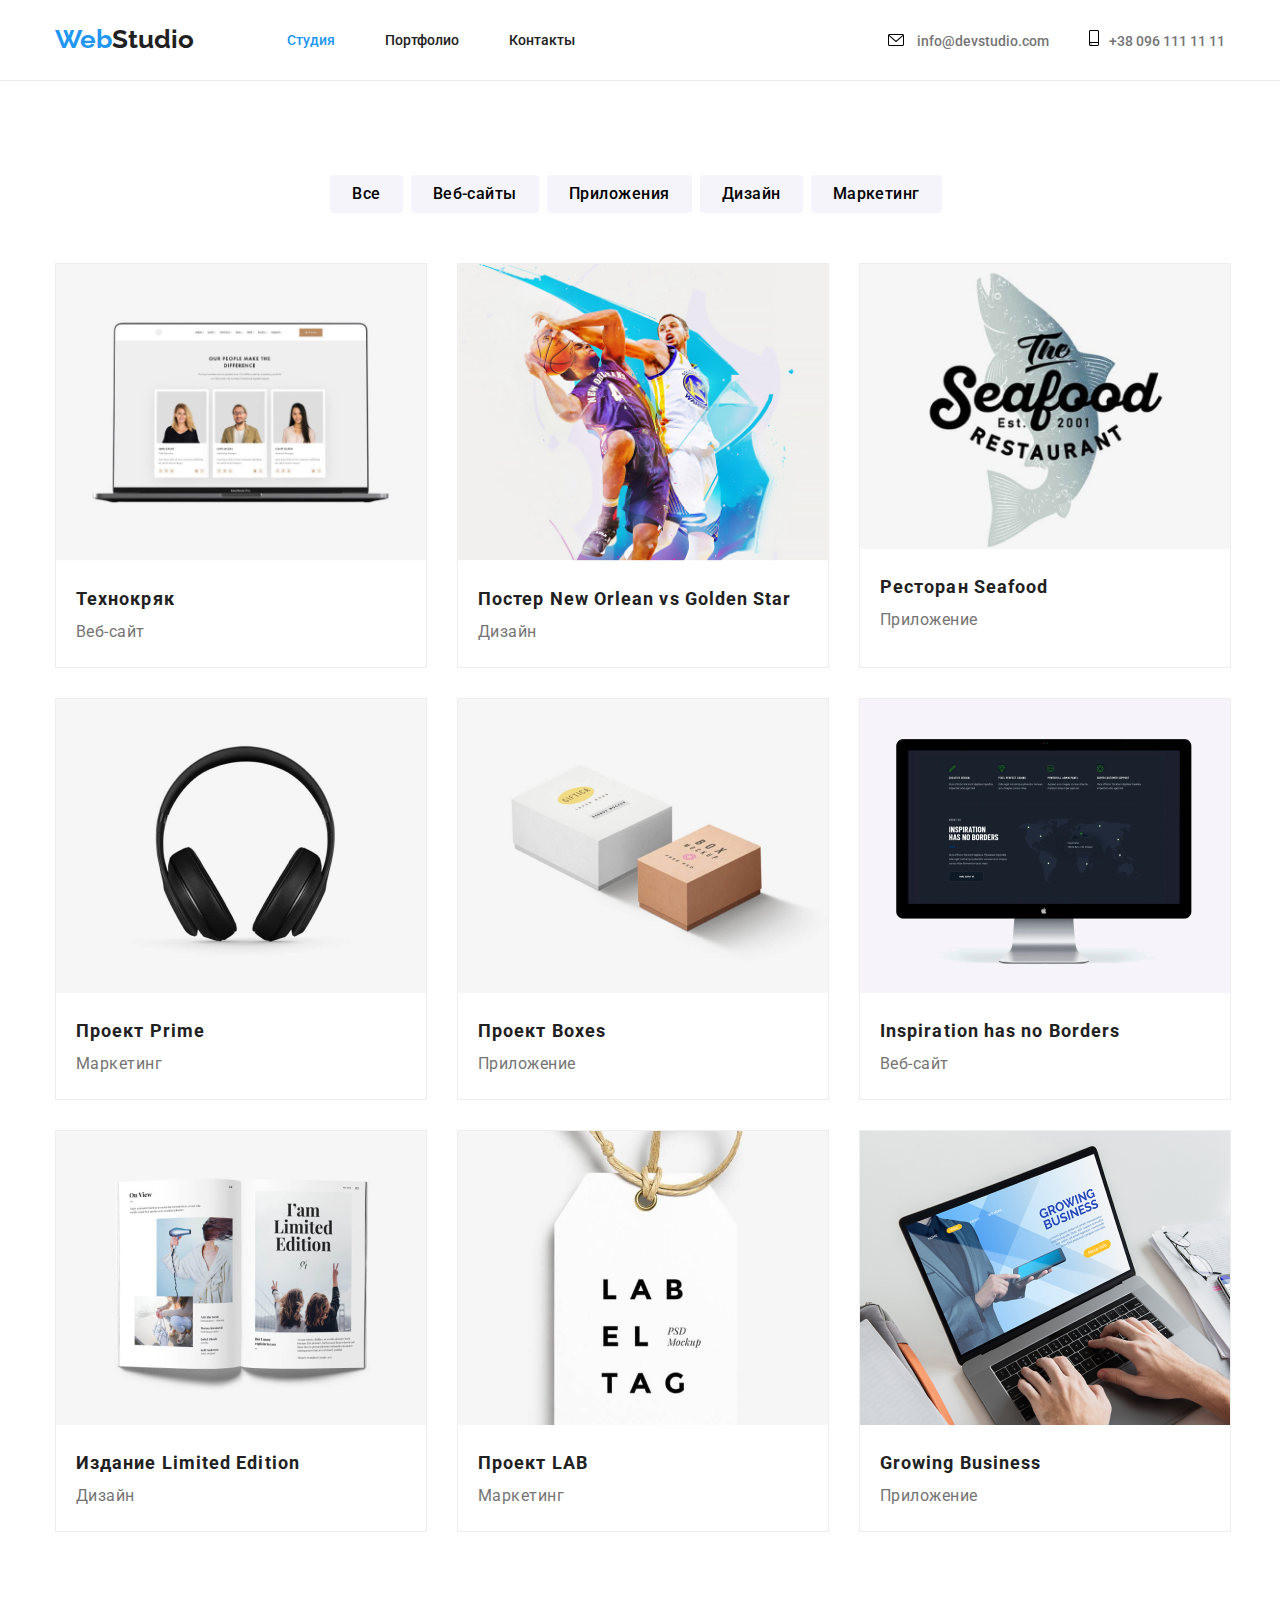
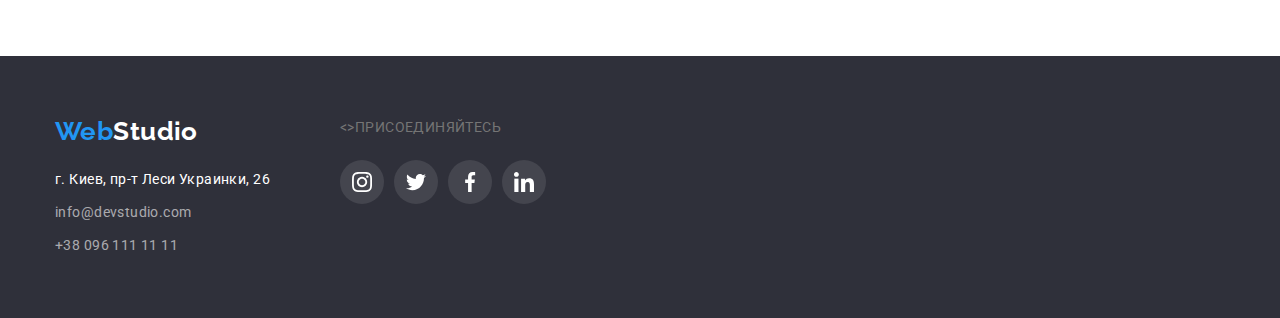
==== commit 301ca514: "000" ====
--- a/portfolio.html
+++ b/portfolio.html
@@ -24,26 +24,21 @@
                 </ul>
                 <ul class="auth-nav">
                     <li class="auth-nav-envelope">
-                        <a href="">
-                        <svg class="envelope" width="16px" height="12px"> 
+                        <a href="mailto:info@devstudio.com" class="mail-link"><svg class="envelope" width="16px" height="12px"> 
                             <use href="./testSprite.svg#envelope"> </use>
-                        </svg>
-                        <a href="mailto:info@devstudio.com" class="mail-link">info@devstudio.com</a>
-                        </a>
+                        </svg> info@devstudio.com</a>
                     </li>
                     <li class="auth-nav-smartphone">     
-                        <a href="">
-                        <svg class="smartphone" width="10px" height="16px">
+                        <a href="tel:+380961111111" class="phone-link"><svg class="smartphone" width="10px" height="16px">
                             <use href="./testSprite.svg#smartphone"></use>
-                        </svg>
-                        <a href="tel:+380961111111" class="phone-link">+38 096 111 11 11</a>
+                        </svg>+38 096 111 11 11</a>
                         </a>
                     </li>
                     
                 </ul>
             </nav>
         </div>
-    </header> 
+    </header>  
         
     <main>
         <!-- Projects Section-->
@@ -197,7 +192,7 @@
                     </div>
                 
                     <div class="footer-info">
-                        <b>ПРИСОЕДИНЯЙТЕСЬ</b>
+                        <>ПРИСОЕДИНЯЙТЕСЬ</>
                             <ul class="footer-social">
                                 <li class="footer-media">
                                     <a class="footer-links" href="">
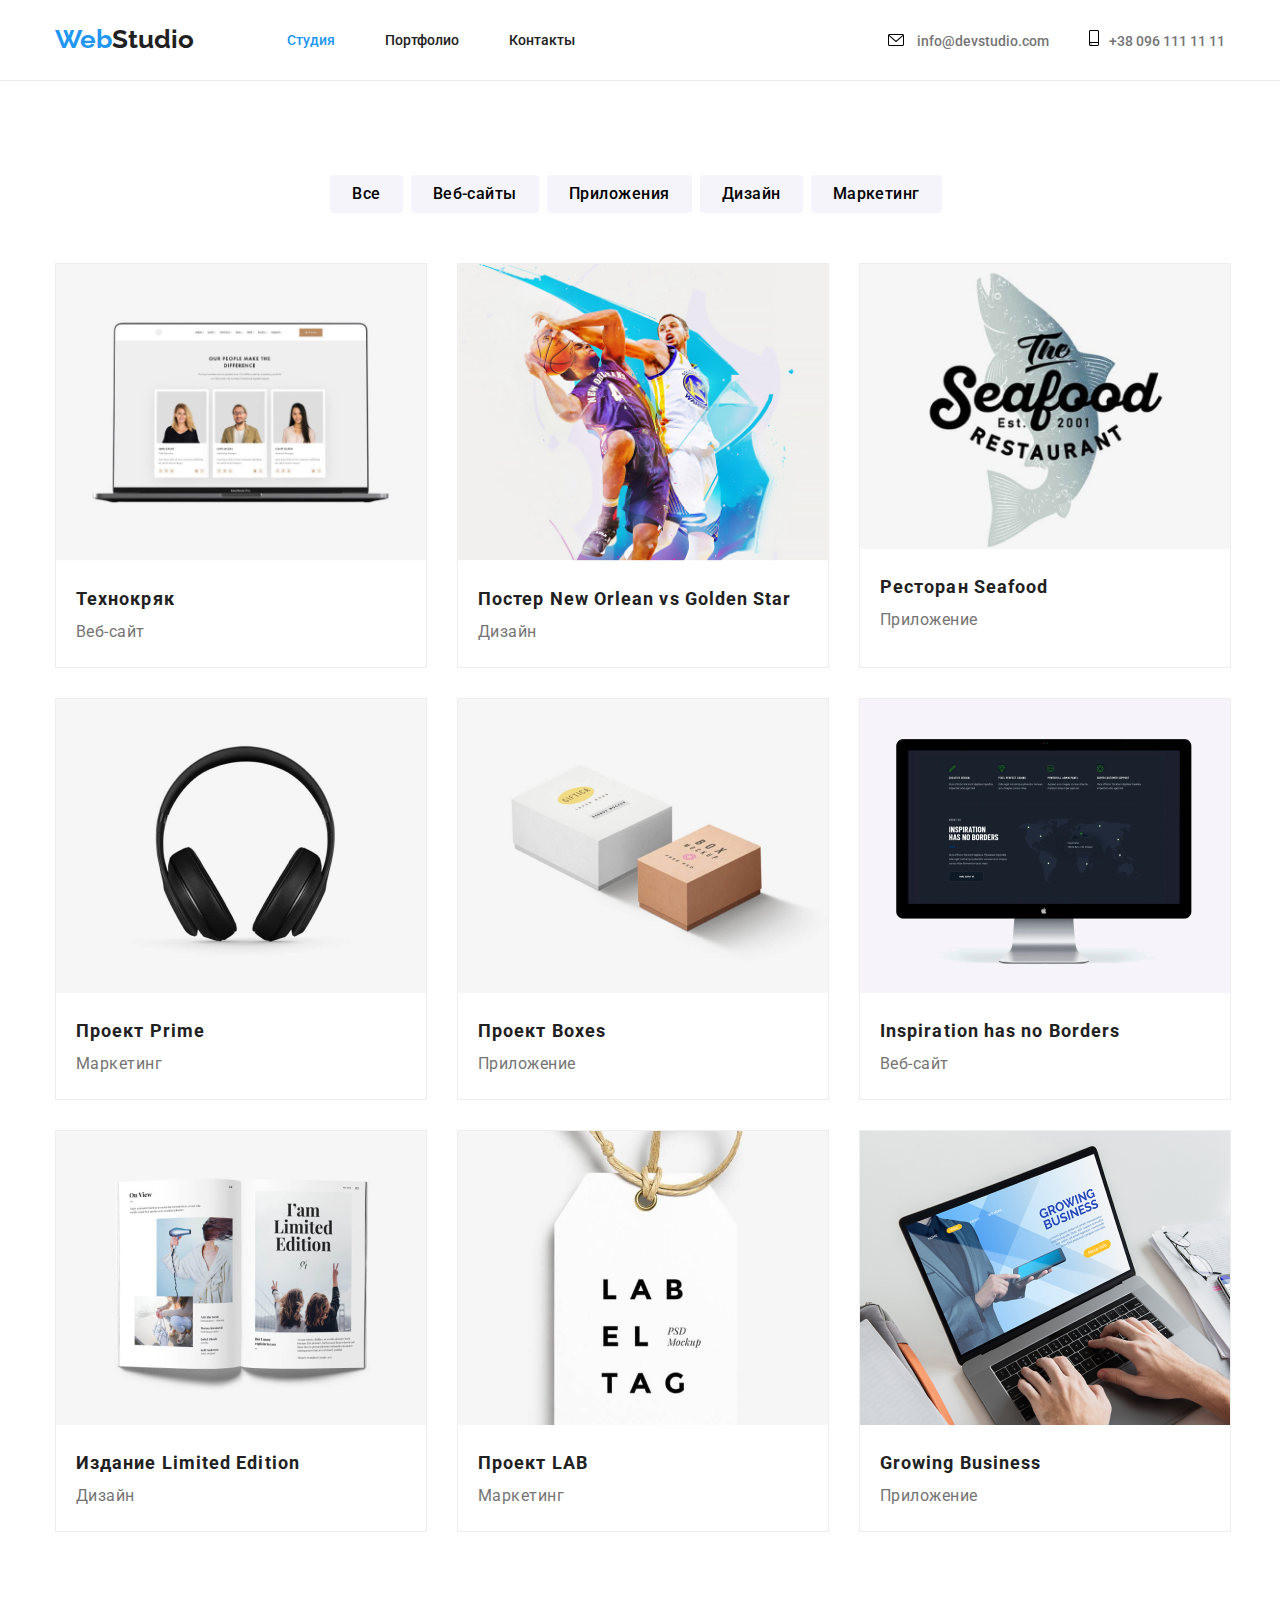
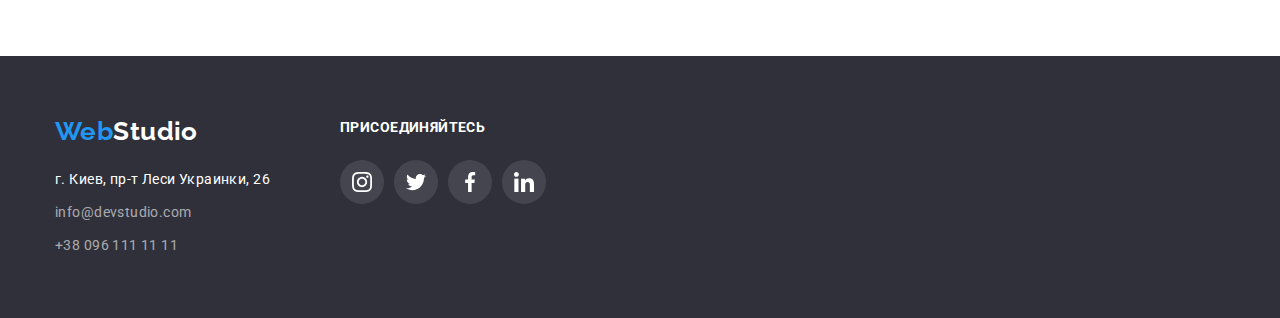
==== commit 333f42ee: "000" ====
--- a/portfolio.html
+++ b/portfolio.html
@@ -192,7 +192,7 @@
                     </div>
                 
                     <div class="footer-info">
-                        <>ПРИСОЕДИНЯЙТЕСЬ</>
+                        <b>ПРИСОЕДИНЯЙТЕСЬ</b>
                             <ul class="footer-social">
                                 <li class="footer-media">
                                     <a class="footer-links" href="">
